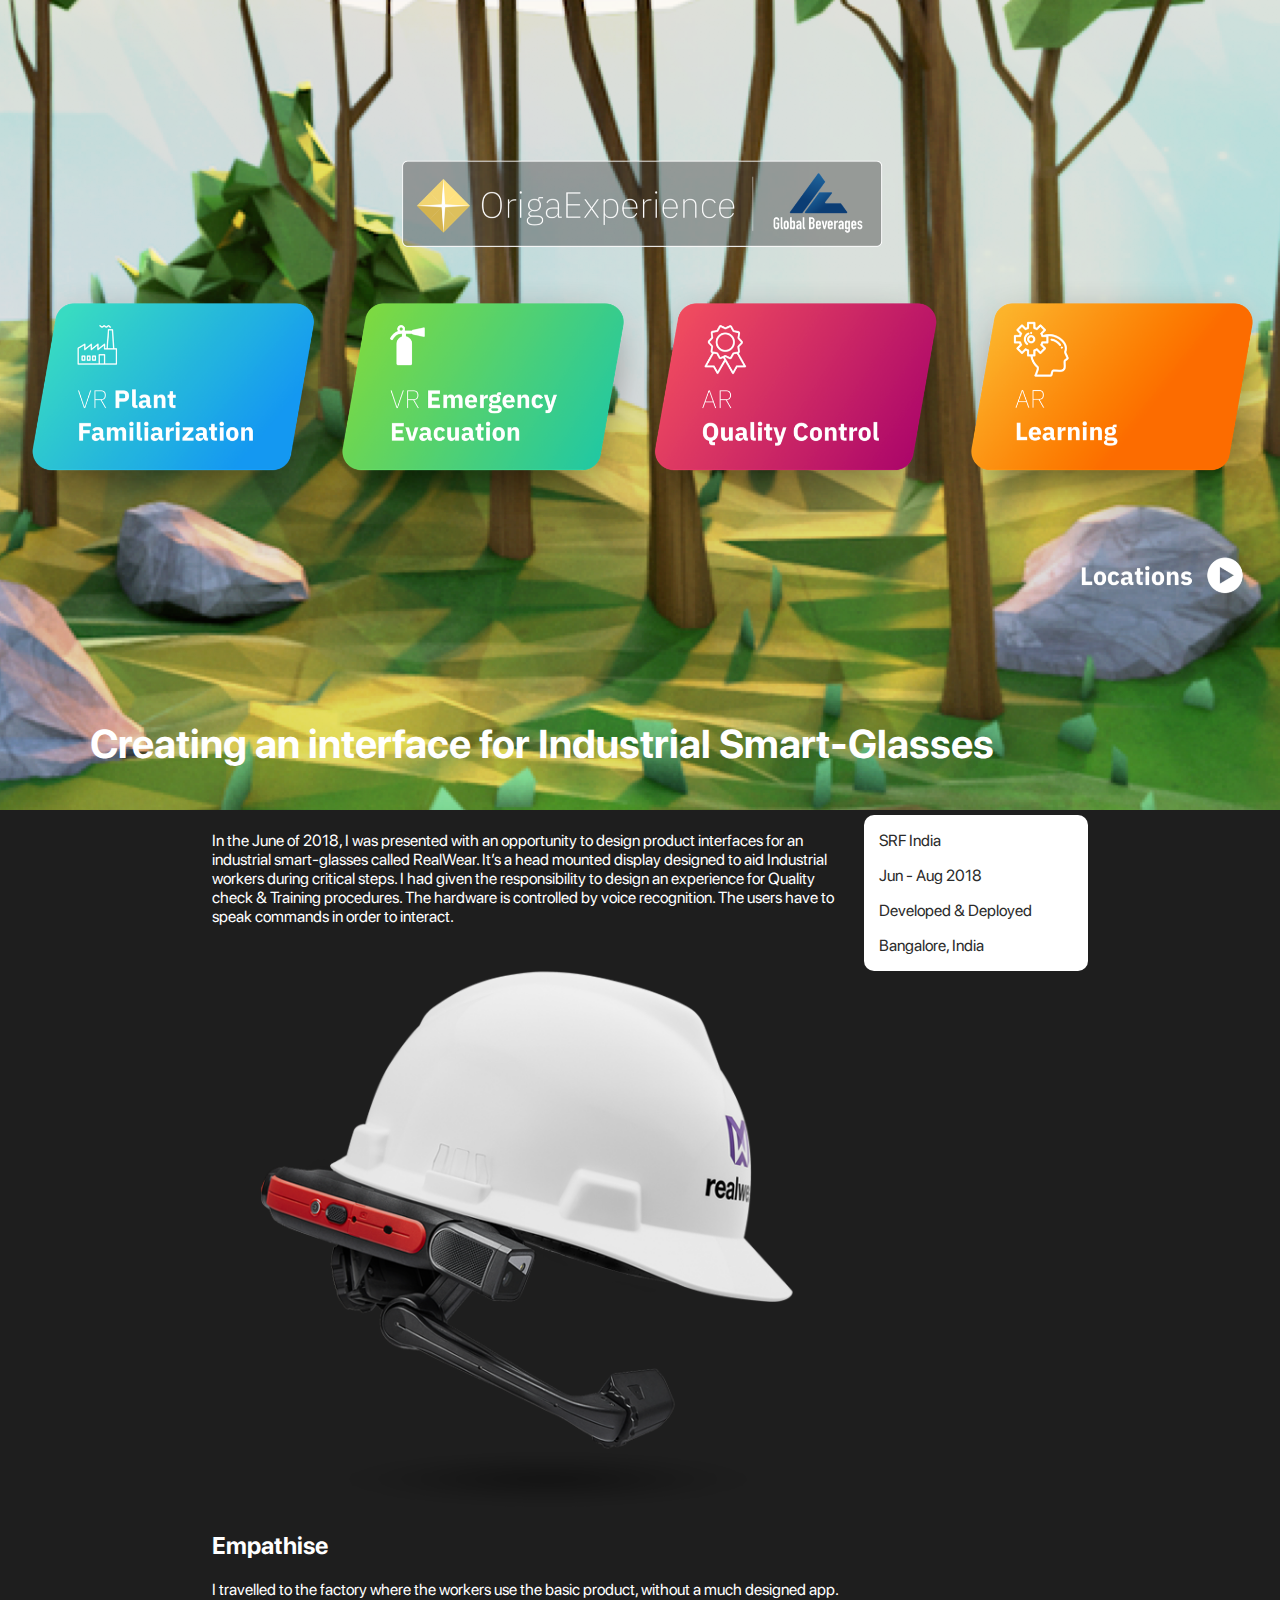
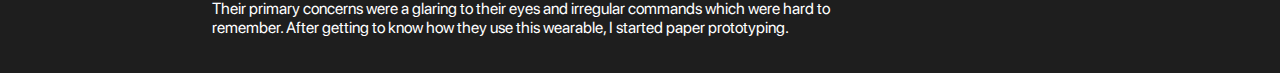
==== DetailPage.html @ 2b15f921 "More changes + addition of detailed Page" ====
<!DOCTYPE html>
<html lang="en">
    <head>
        <meta charset="UTF-8">
        <title>Creating an interface for Industrial Smart-Glasses</title>
        <link rel="stylesheet" href="styles.css">
        <link rel="stylesheet" href="detail.css">
    </head>
    <body>
        <header>
            <img id="hero" src="fullVR.png">
            <h1>Creating an interface for Industrial Smart-Glasses</h1>
        </header>

        <main>
            <section id="start-desc">
                <div class="content-wrap">
                    <div class="col-narrow">
                        <p>SRF India</p>
                        <p>Jun - Aug 2018</p>
                        <p>Developed & Deployed</p>
                        <p>Bangalore, India</p>
                    </div>
                    <div class="col-wide">
                        <p>In the June of 2018, I was presented with an opportunity to design product interfaces for an industrial smart-glasses called RealWear. It’s a head mounted display designed to aid Industrial workers during critical steps. I had given the responsibility to design an experience for Quality check & Training procedures. The hardware is controlled by voice recognition. The users have to speak commands in order to interact.</p>
                        <img src="HMT-1Z1-hardhat.png" width="100%"></img>
                        <h2>Empathise</h2>
                        <p>I travelled to the factory where the workers use the basic product, without a much designed app. Their primary concerns were a glaring to their eyes and irregular commands which were hard to remember. After getting to know how they use this wearable, I started paper prototyping.</p>
                    </div>
                </div>
            </section>
        </main>
    </body>
</html>
---- styles.css ----
/* Global Styles */
body {
    margin : 0;
    background: #1e1e1e;
}


/* Structure */
#first {
    overflow:hidden;
    height:4150px;
    position:relative;
}
#second {
    width:9000px;
    position:fixed;
    z-index:-1;
}
#second p {
    float:left;
}

#test {
  position:absolute;
  width: 100%;
  height: 1000px;
  /* margin-left:50%; */
  top:3000px;
  background:#6EDA9A;
  z-index:2;
}
.post { 
	width: 75vh; 
    padding: 30px 70px;
    margin-top: 170px;
    float: left;
    opacity: 0;
    animation: moveUp 0.5s forwards ease-in-out, fadeIn 1s forwards;
    /* animation: fadeIn 1s forwards; */
    animation-timing-function: ease-out;
    animation-delay: 1s;

	
}
.post img {
    width: 100%;
    border-radius: 8px;
}
.post h2 {
    font-family: lightFont, Arial, Helvetica, sans-serif;
    font-size: 24px;
    color: white;
    text-align: center;
}
.featured {
    color: rgba(255, 255, 255, 0.5);
    position: fixed;
    top:85%;;
    left: 38%;
    font-family: lightFont, Arial, Helvetica, sans-serif;
    letter-spacing: 10px;
    display: inline-block;
    

}
.featured p {
    opacity: 10%;
}
/* Typography */
@font-face {
	font-family: headingFont;
	src: url(SF-Pro-Display-Bold.otf);
 }
 
 @font-face {
	font-family: lightFont;
	src: url(SF-Pro-Display-Light.otf);
 }

 @font-face {
	font-family: regularFont;
	src: url(SF-Pro-Display-Regular.otf);
 }

 @font-face {
	font-family: mediumFont;
	src: url(SF-Pro-Display-Medium.otf);
 }

.heading h1 {
    margin: 0px 50px;
    font-family: headingFont, Arial, Helvetica, sans-serif;
    font-size: 40px;
    color: white;
    opacity: 0;
    animation: fadeIn 1s forwards;
    animation-timing-function: ease-in-out;
}

h1 {
    font-family: headingFont, Arial, Helvetica, sans-serif;
    font-size: 40px;
    color: white;
}
.heading {
    margin-top: 30px;
    position: fixed;
}
.content-wrap {
    width: 70%;
    margin: 0 auto;
    margin-top: 50px;
}
#test h2 {
    font-family: headingFont, Arial, Helvetica, sans-serif;
    font-size: 40px;
}
#test p {
    font-family: regularFont, Arial, Helvetica, sans-serif;
    margin-bottom: 75px;
}

/* Animations */

/* Fade IN */
@-webkit-keyframes fadeIn {
    from {opacity: 0;}
    to {opacity: 1;}
  }
  
@keyframes fadeIn {
    from {opacity: 0;}
    to {opacity: 1;}
  }

/* Move Up */
@-webkit-keyframes moveUp {
    from {margin-top: 220px;}
    to {margin-top: 170px;}
  }
  
@keyframes moveUp {
    from {margin-top: 220px;}
    to {margin-top: 170px;}
  }

.begin {
    position: fixed;
    color: #1e1e1e;
}
h1 + .post {
    margin-left: 35vh;
  }
.profile-img {
    width: 200px;
    float: right;
    border-radius: 100%;
    border: 4px solid white;
    margin-left: 30px;
}
#test h2 {
    margin-bottom: 0;
    /* padding-top: 20px; */
    /* color: white; */
    text-decoration: overline;

}
#test p {
    font-size: 18px;
    font-family: mediumFont, Arial, Helvetica, sans-serif;
}

/* Grid */
.row {
    display: flex;
    flex-wrap: wrap;
    padding: 0 4px;
  }
  
  /* Create four equal columns that sits next to each other */
  .column {
    flex: 24%;
    max-width: 25%;
    padding: 0 4px;
  }
  .column img {
    margin-bottom: 25px;
    margin-top: 25px;
    vertical-align: middle;
    border-radius: 5px;
    /* box-shadow: 0 4px 8px 0 rgba(0, 0, 0, 0.2), 0 6px 20px 0 rgba(0, 0, 0, 0.19); */
  }
 #grid {
    /* background: linear-gradient(45deg,rgba(30, 56, 40, 1),
    rgba(75, 161, 110, 0.9)); */

    background: white; 
  }

  #grid h2 {
      padding-top: 50px;
  }
#contact {
    background: #6EDA9A;
}
.contact-info a {
    padding: 10px;
    display: inline-block;
}
.contact-info i {
    font-size: 30px;
    color: black;
}
footer {
    text-align: center;
}
#contact p {
    padding-bottom: 30px;
}
---- detail.css ----
p {
    color: white;
    font-family: regularFont;
}

#hero {
    width: 100%;
    position: absolute;
    z-index: -1;
    top: 0;
}
header h1 {
margin-top:80vh;
margin-left:10vh
}

header img {
    height: 90vh;
    object-fit: cover;
}

@media (min-width: 800px) {
    .col-wide {
        width: 70%;
        float: left;
        padding-left: 20px;
    }

    .col-narrow {
        width: 25%;
        float: right;
    }
}

.col-narrow {
    background-color: white;
    border-radius: 10px;
}
.col-narrow p {
    /* padding-bottom: 0; */
    /* font-family: lightFont; */
    color: #2b2b2b;
    padding-left: 15px;
    padding-right: 15px;
}

.content-wrap {
    max-width: 950px;
    margin: 0 auto;
    padding: 20px;
    overflow: auto;
}

@font-face {
	font-family: headingFont;
	src: url(SF-Pro-Display-Bold.otf);
 }
 
 @font-face {
	font-family: lightFont;
	src: url(SF-Pro-Display-Light.otf);
 }

 @font-face {
	font-family: regularFont;
	src: url(SF-Pro-Display-Regular.otf);
 }

 @font-face {
	font-family: mediumFont;
	src: url(SF-Pro-Display-Medium.otf);
 }

 h2{
     font-family: headingFont, Arial, Helvetica, sans-serif;
     color: #FFF;
 }
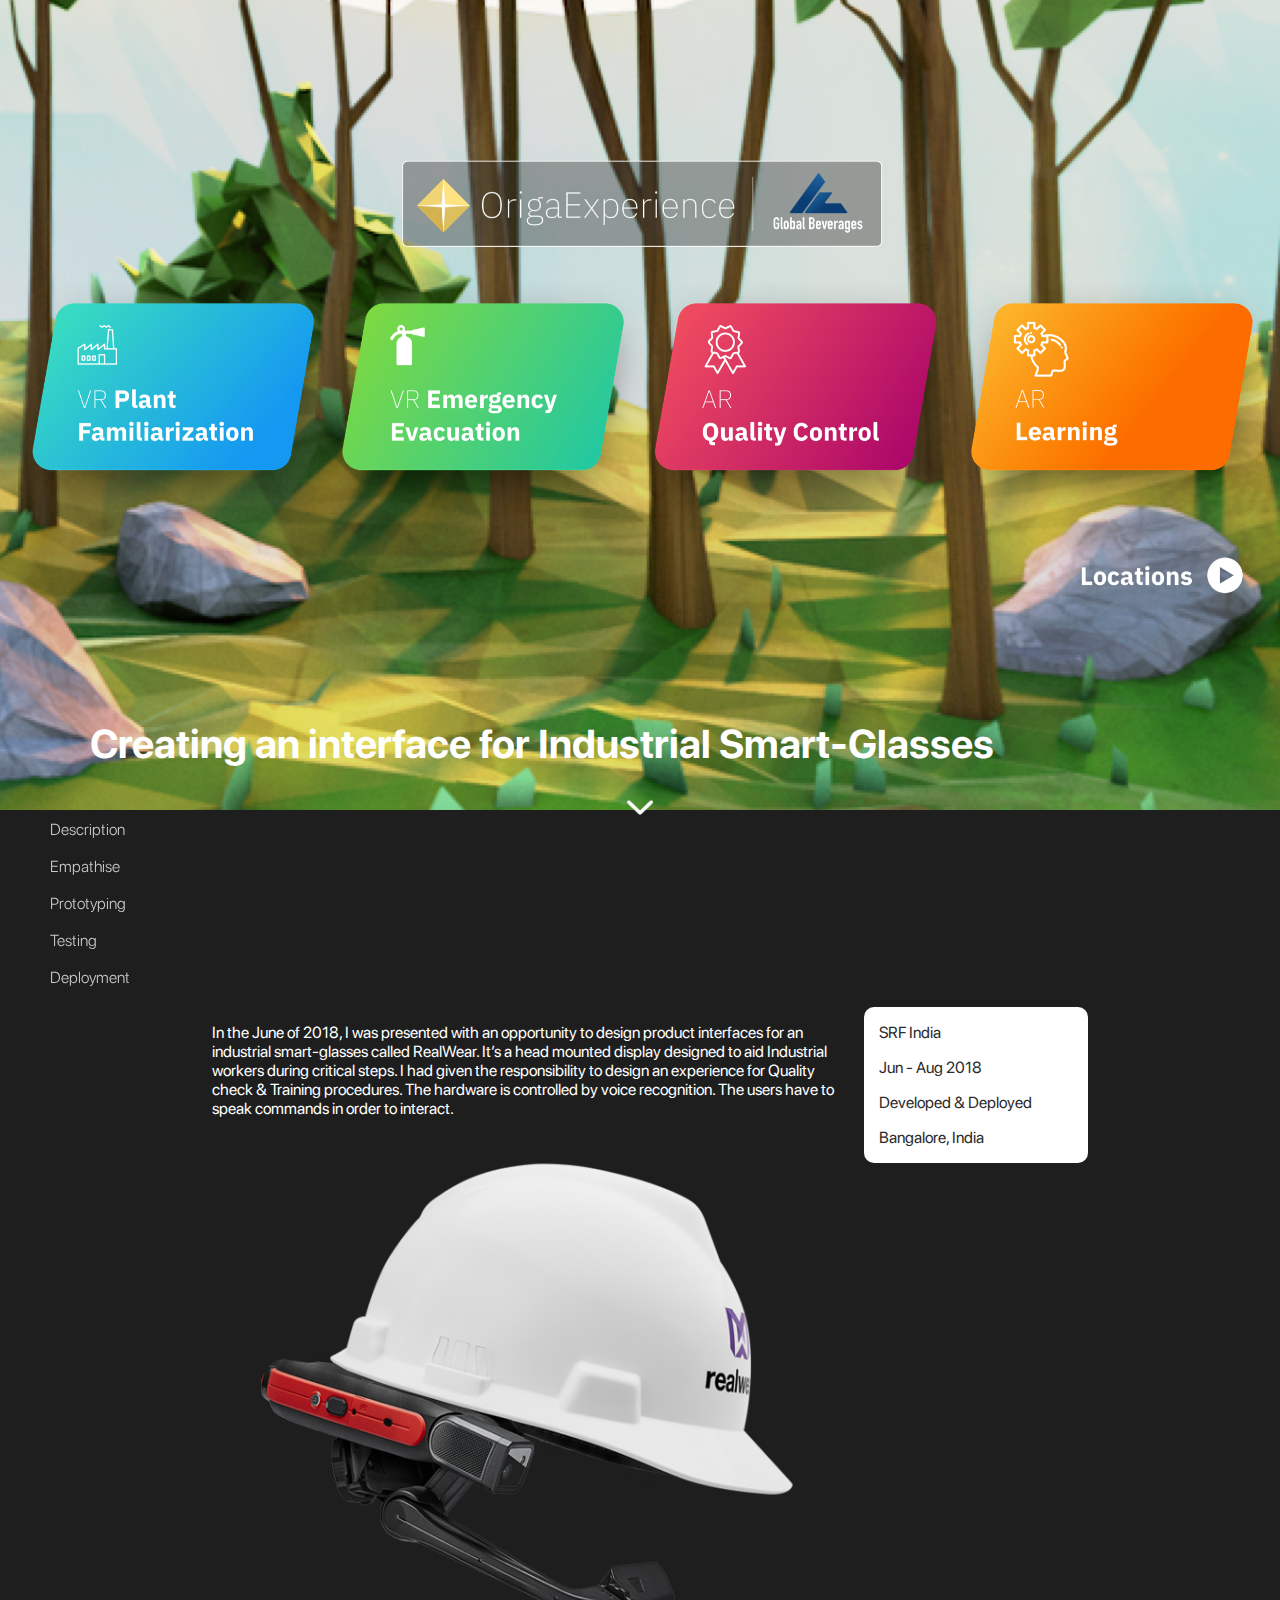
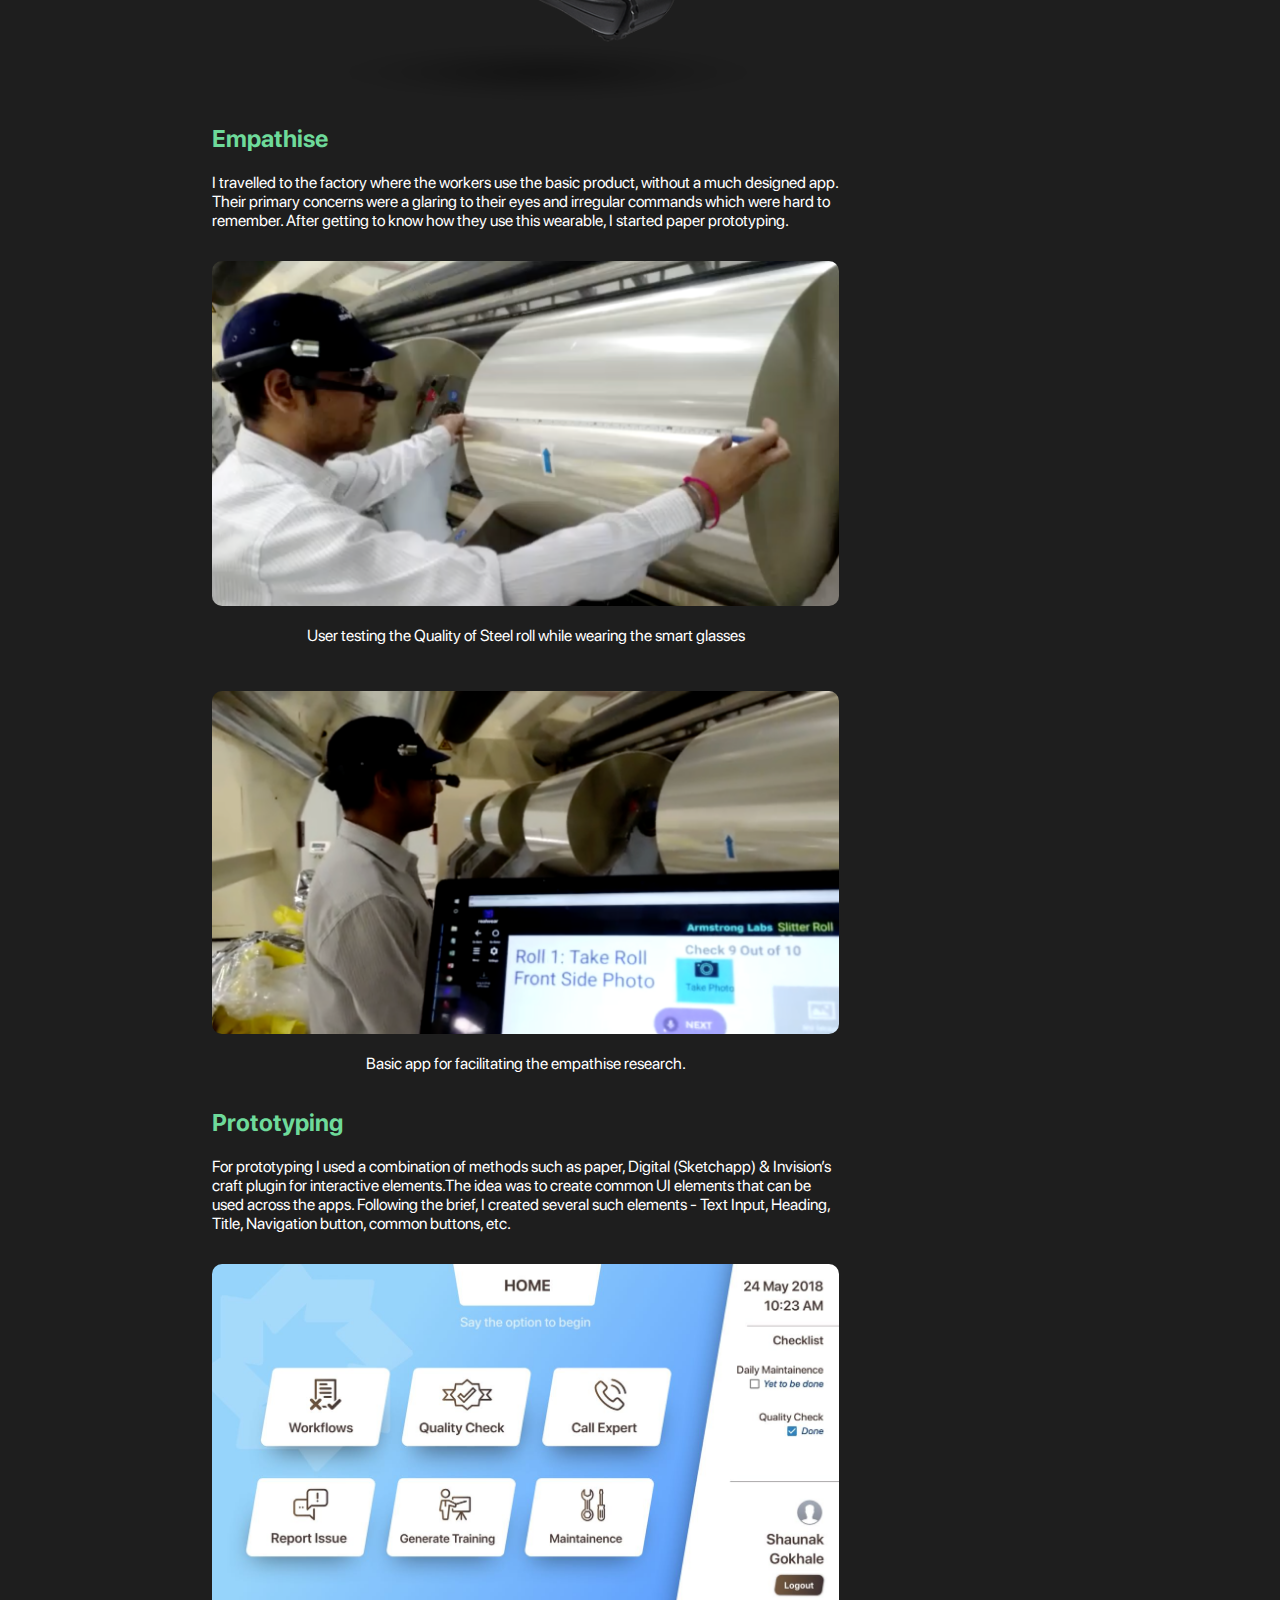
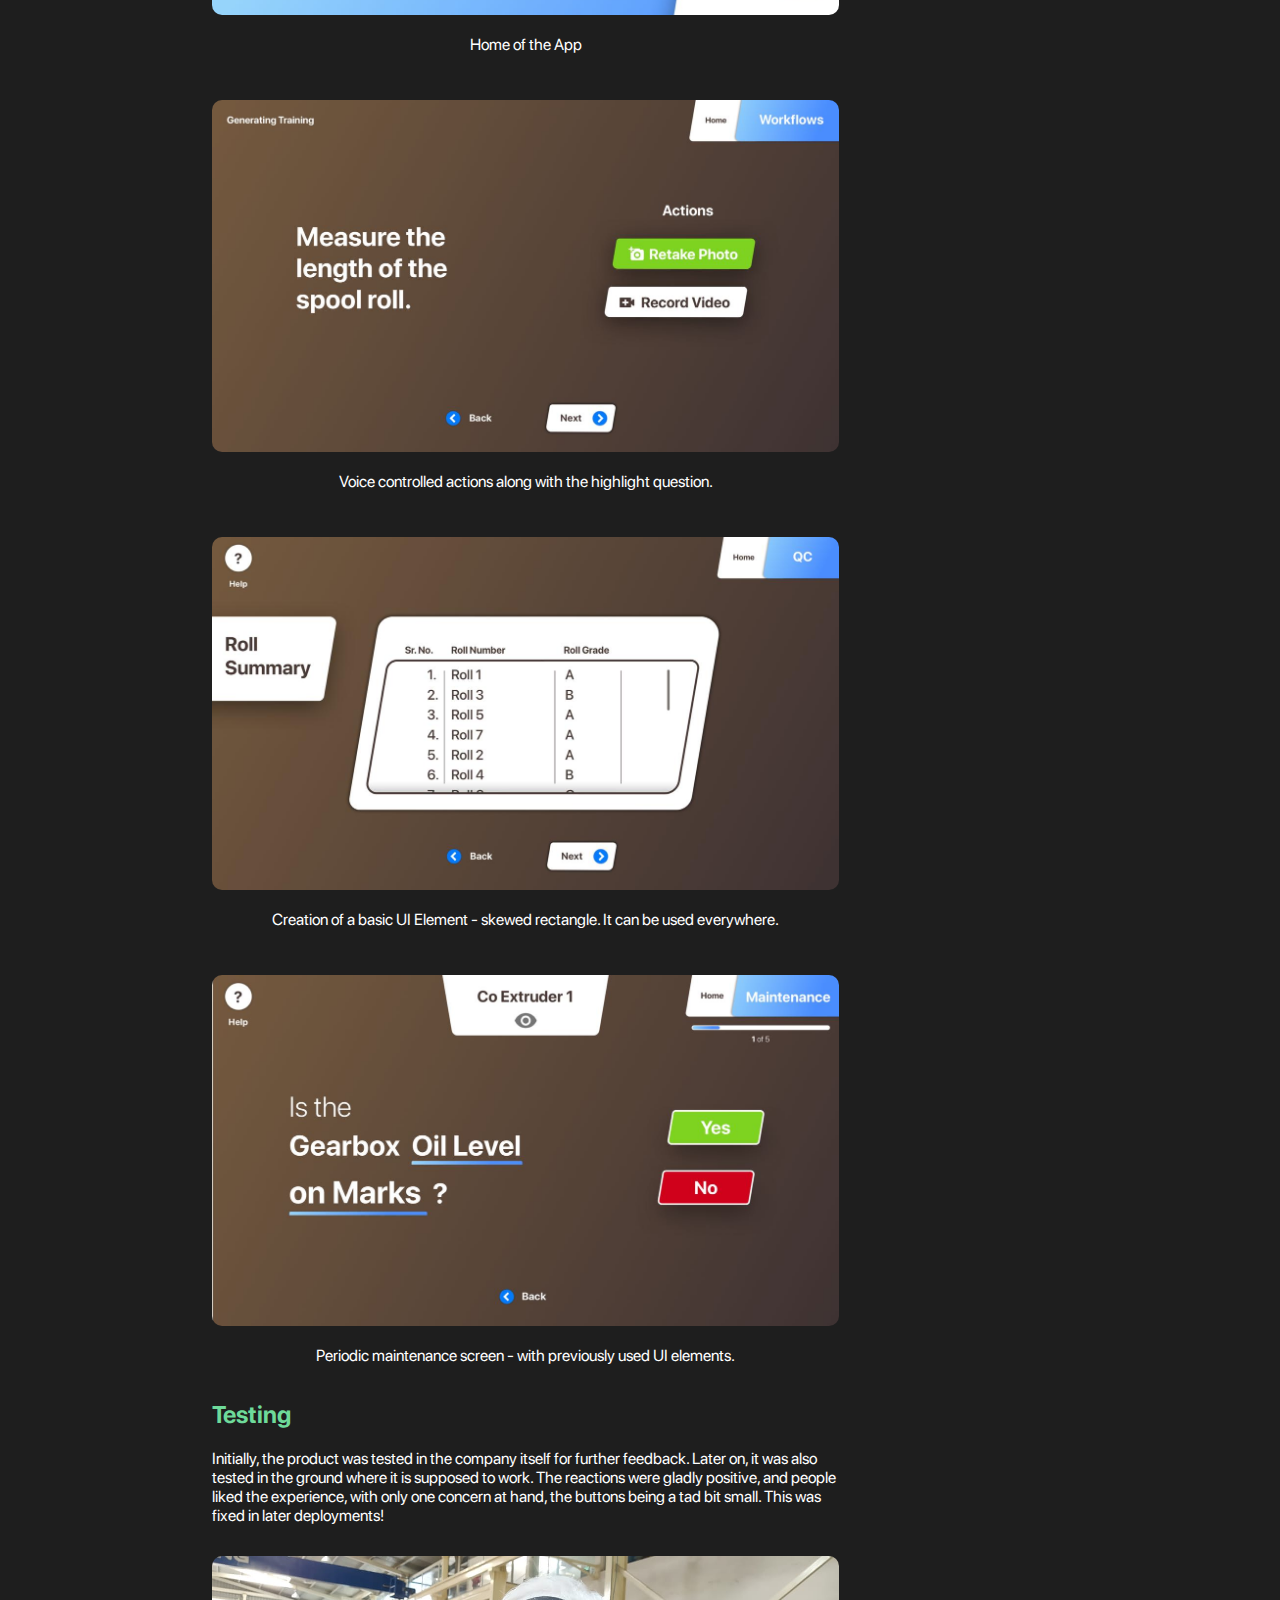
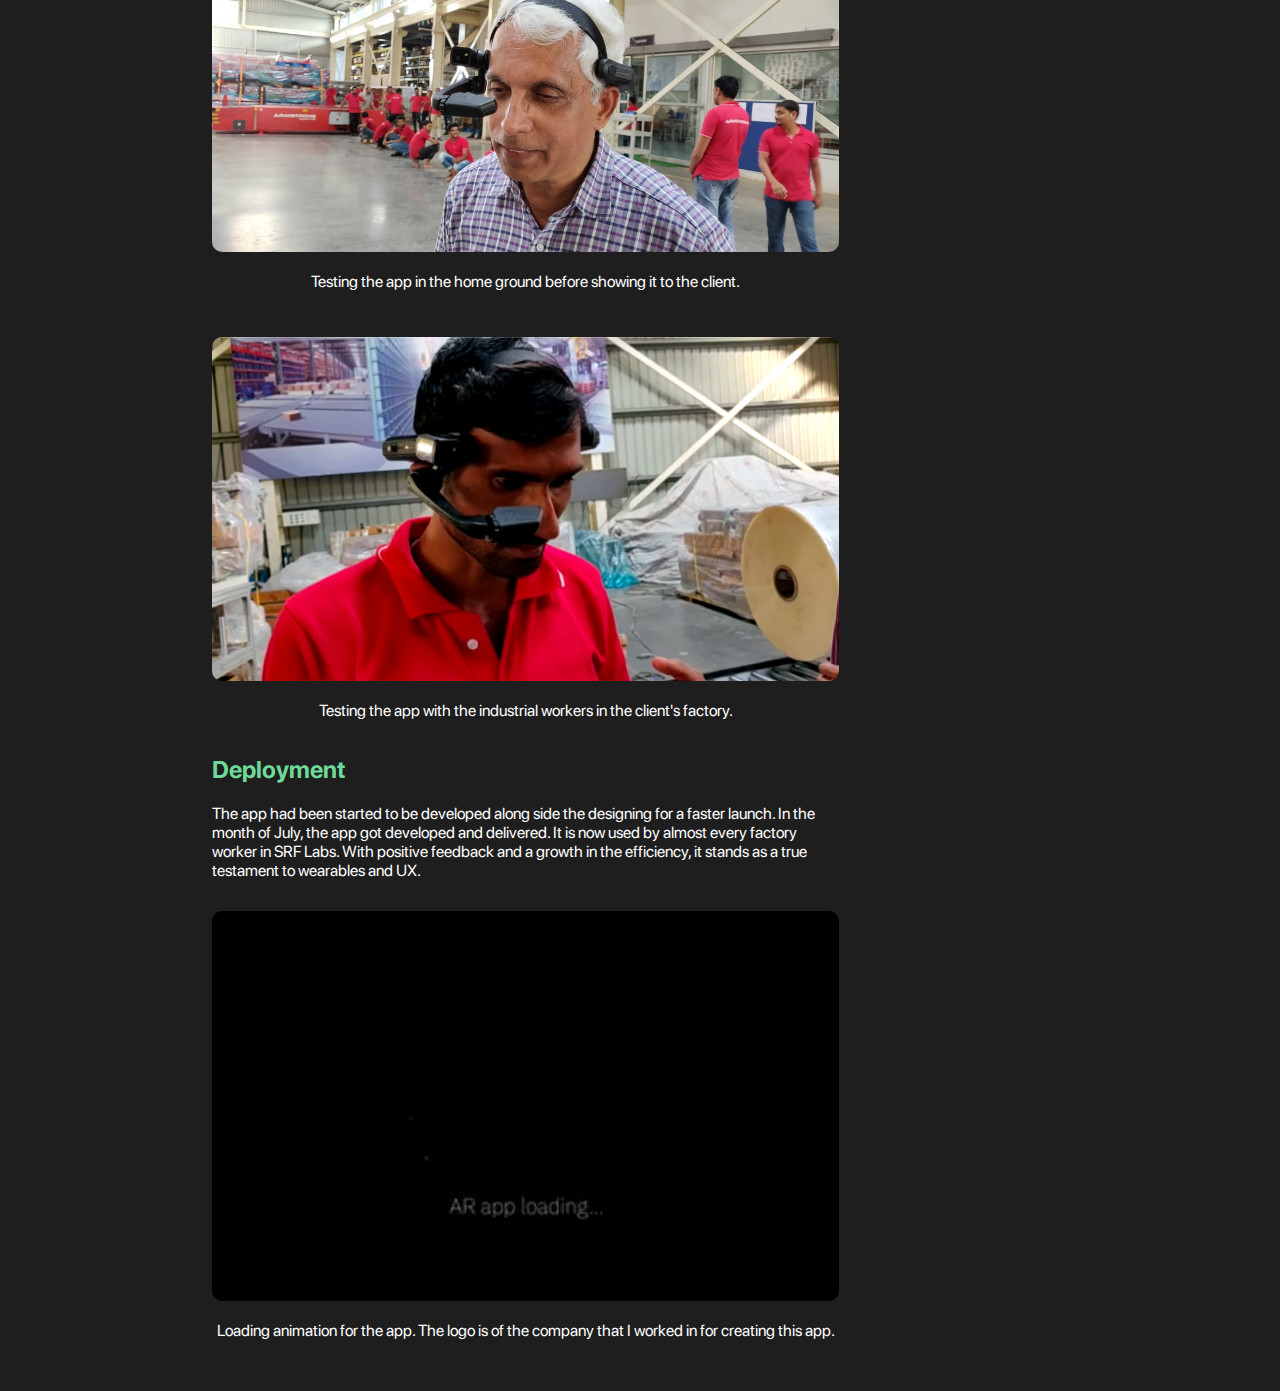
==== commit adb645e1: "Content + Sticky Sidebar" ====
--- a/DetailPage.html
+++ b/DetailPage.html
@@ -5,14 +5,46 @@
         <title>Creating an interface for Industrial Smart-Glasses</title>
         <link rel="stylesheet" href="styles.css">
         <link rel="stylesheet" href="detail.css">
+        <!--Following Script is for smooth transition of hyperlinks. Taken from 
+        https://www.w3schools.com/jquery/tryit.asp?filename=tryjquery_eff_animate_smoothscroll-->
+
+        <script src="https://ajax.googleapis.com/ajax/libs/jquery/3.3.1/jquery.min.js"></script>
+        <script>
+        $(document).ready(function(){
+
+          $("a").on('click', function(event) {
+            if (this.hash !== "") {
+
+              event.preventDefault();
+        
+
+              var hash = this.hash;
+
+              $('html, body').animate({
+                scrollTop: $(hash).offset().top
+              }, 600, function(){
+
+                window.location.hash = hash;
+              });
+            } 
+          });
+        });
+        </script>
     </head>
     <body>
         <header>
             <img id="hero" src="fullVR.png">
             <h1>Creating an interface for Industrial Smart-Glasses</h1>
         </header>
-
+        <a href="#start-desc"><img id="down" src="arrowDown.png"></a>
         <main>
+            <div class="persNav">
+                <a href="#start-desc">Description</a></br>
+                </br><a href="#empathise">Empathise</a></br>
+                </br> <a href="#prototyping">Prototyping</a></br>
+                </br><a href="#testing">Testing</a></br>
+                </br><a href="#deployment">Deployment</a></br>
+            </div>
             <section id="start-desc">
                 <div class="content-wrap">
                     <div class="col-narrow">
@@ -24,8 +56,40 @@
                     <div class="col-wide">
                         <p>In the June of 2018, I was presented with an opportunity to design product interfaces for an industrial smart-glasses called RealWear. It’s a head mounted display designed to aid Industrial workers during critical steps. I had given the responsibility to design an experience for Quality check & Training procedures. The hardware is controlled by voice recognition. The users have to speak commands in order to interact.</p>
                         <img src="HMT-1Z1-hardhat.png" width="100%"></img>
-                        <h2>Empathise</h2>
-                        <p>I travelled to the factory where the workers use the basic product, without a much designed app. Their primary concerns were a glaring to their eyes and irregular commands which were hard to remember. After getting to know how they use this wearable, I started paper prototyping.</p>
+                        <section id="empathise">
+                            <h2>Empathise</h2>
+                            <p>I travelled to the factory where the workers use the basic product, without a much designed app. Their primary concerns were a glaring to their eyes and irregular commands which were hard to remember. After getting to know how they use this wearable, I started paper prototyping.</p>
+                            <img class="gal-img" src="empathise1.png">
+                            <p class="gal-text">User testing the Quality of Steel roll while wearing the smart glasses</p>
+                            <img class="gal-img" src="empathise2.png">
+                            <p class="gal-text">Basic app for facilitating the empathise research.</p>
+                        </section>
+                        <section id="prototyping">
+                            <h2>Prototyping</h2>
+                            <p>For prototyping I used a combination of methods such as paper, Digital (Sketchapp) & Invision’s craft plugin for interactive elements.The idea was to create common UI elements that can be used across the apps. Following the brief, I created several such elements - Text Input, Heading, Title, Navigation button, common buttons, etc.</p>
+                            <img class="gal-img" src="proto1.jpg">
+                            <p class="gal-text">Home of the App</p>
+                            <img class="gal-img" src="proto2.jpg">
+                            <p class="gal-text">Voice controlled actions along with the highlight question.</p>
+                            <img class="gal-img" src="proto3.jpg">
+                            <p class="gal-text">Creation of a basic UI Element - skewed rectangle. It can be used everywhere.</p>
+                            <img class="gal-img" src="proto4.jpg">
+                            <p class="gal-text">Periodic maintenance screen - with previously used UI elements.</p>
+                        </section>
+                        <section id="testing">
+                            <h2>Testing</h2>
+                            <p>Initially, the product was tested in the company itself for further feedback. Later on, it was also tested in the ground where it is supposed to work. The reactions were gladly positive, and people liked the experience, with only one concern at hand, the buttons being a tad bit small. This was fixed in later deployments!</p>
+                            <img class="gal-img" src="test1.jpg">
+                            <p class="gal-text">Testing the app in the home ground before showing it to the client.</p>
+                            <img class="gal-img" src="test2.png">
+                            <p class="gal-text">Testing the app with the industrial workers in the client's factory.</p>
+                        </section>
+                        <section id="deployment">
+                            <h2>Deployment</h2>
+                            <p>The app had been started to be developed along side the designing for a faster launch. In the month of July, the app got developed and delivered. It is now used by almost every factory worker in SRF Labs. With positive feedback and a growth in the efficiency, it stands as a true testament to wearables and UX.</p>
+                            <img class="gal-img" src="gifOriga.gif">
+                            <p class="gal-text">Loading animation for the app. The logo is of the company that I worked in for creating this app.</p>
+                        </section>
                     </div>
                 </div>
             </section>
--- a/detail.css
+++ b/detail.css
@@ -17,6 +17,12 @@
 header img {
     height: 90vh;
     object-fit: cover;
+}
+
+#down {
+    display: block;
+    margin: 0 auto;
+    width: 2%;
 }
 
 @media (min-width: 800px) {
@@ -73,5 +79,37 @@
 
  h2{
      font-family: headingFont, Arial, Helvetica, sans-serif;
-     color: #FFF;
- }+     color: #6EDA9A;
+ }
+
+ .gal-img {
+     width: 100%;
+     border-radius: 10px;
+     margin-top: 15px;
+     margin-bottom: 0;
+ }
+ .gal-text {
+    text-align: center;
+    padding-bottom: 15px;
+ }
+
+ .persNav {
+    position: -webkit-sticky;
+    position: sticky;
+    top: 50px;
+    padding-left: 50px;
+ }
+
+
+
+ a {
+     font-family: lightFont, Arial, Helvetica, sans-serif;
+     color: rgb(199, 199, 199);
+     text-decoration: none;
+ }
+
+ a:hover {
+     font-family: headingFont,Arial, Helvetica, sans-serif;
+     color: white;
+ }
+
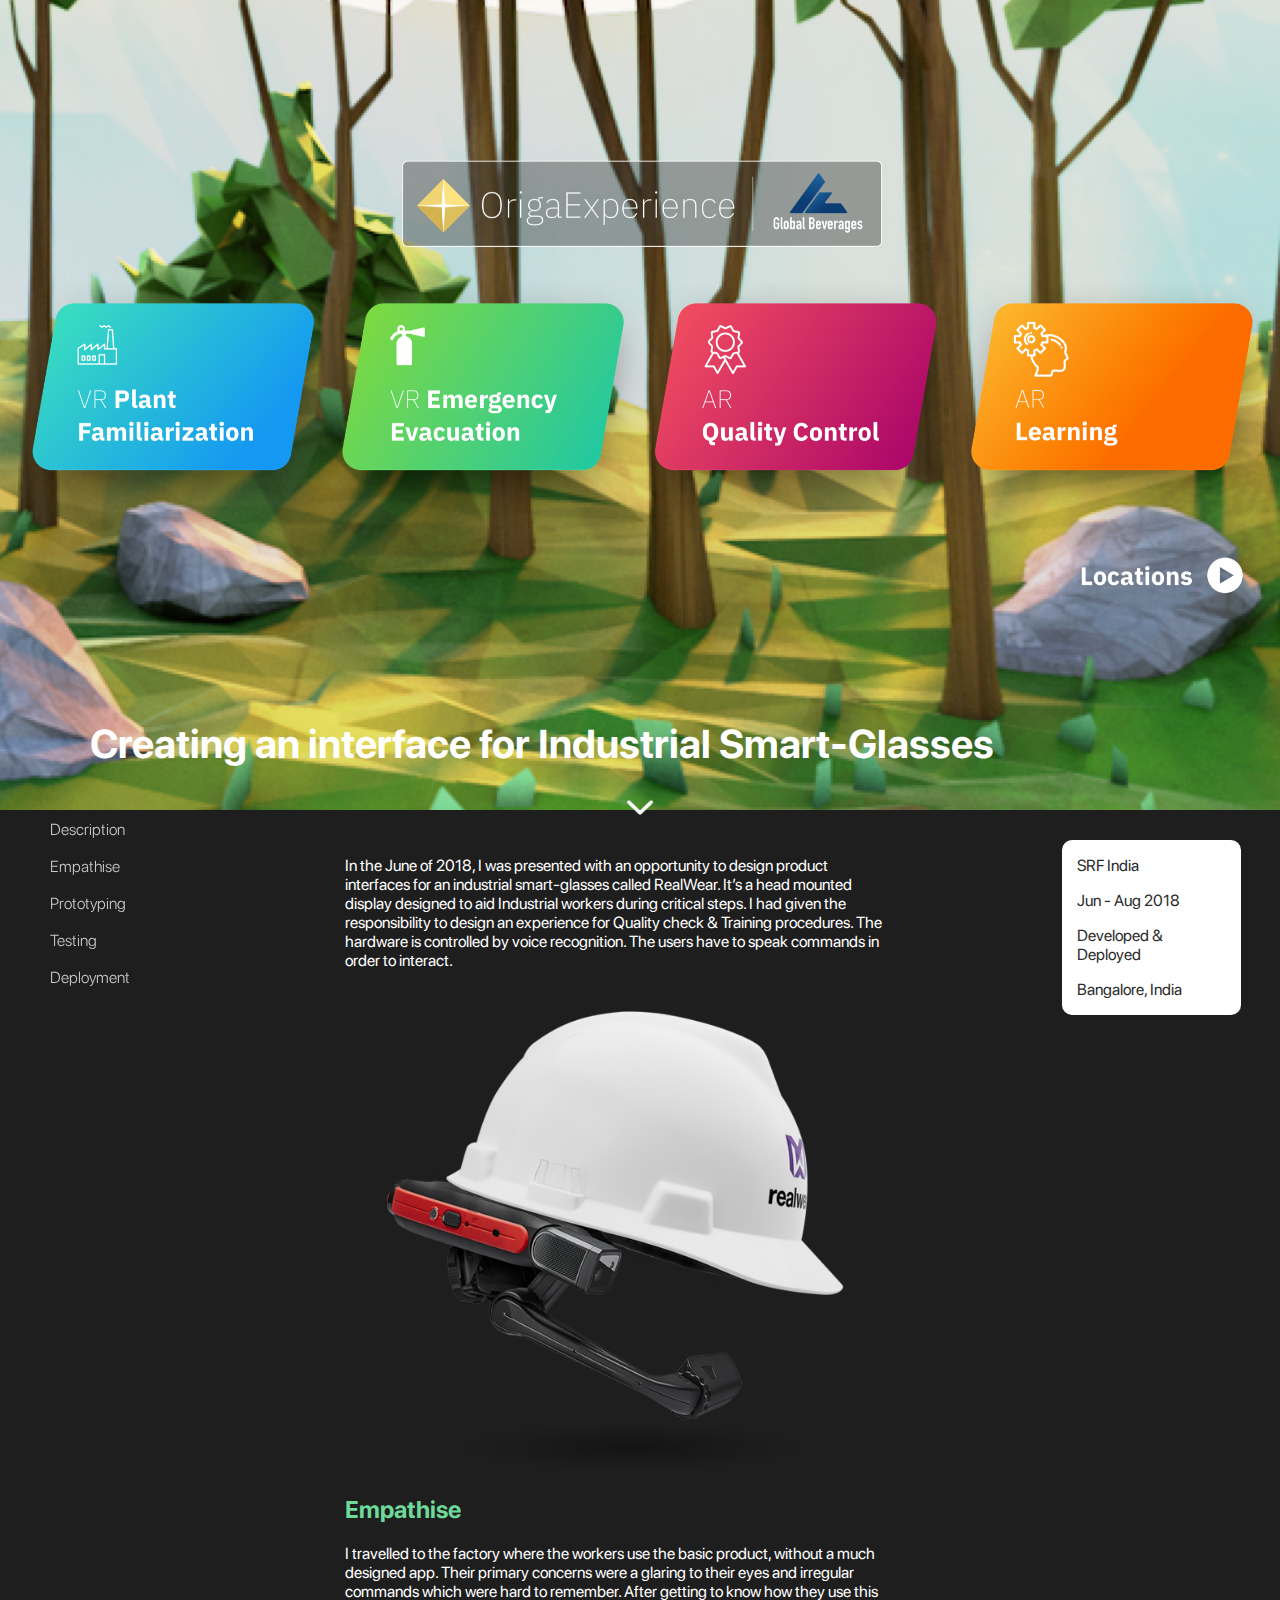
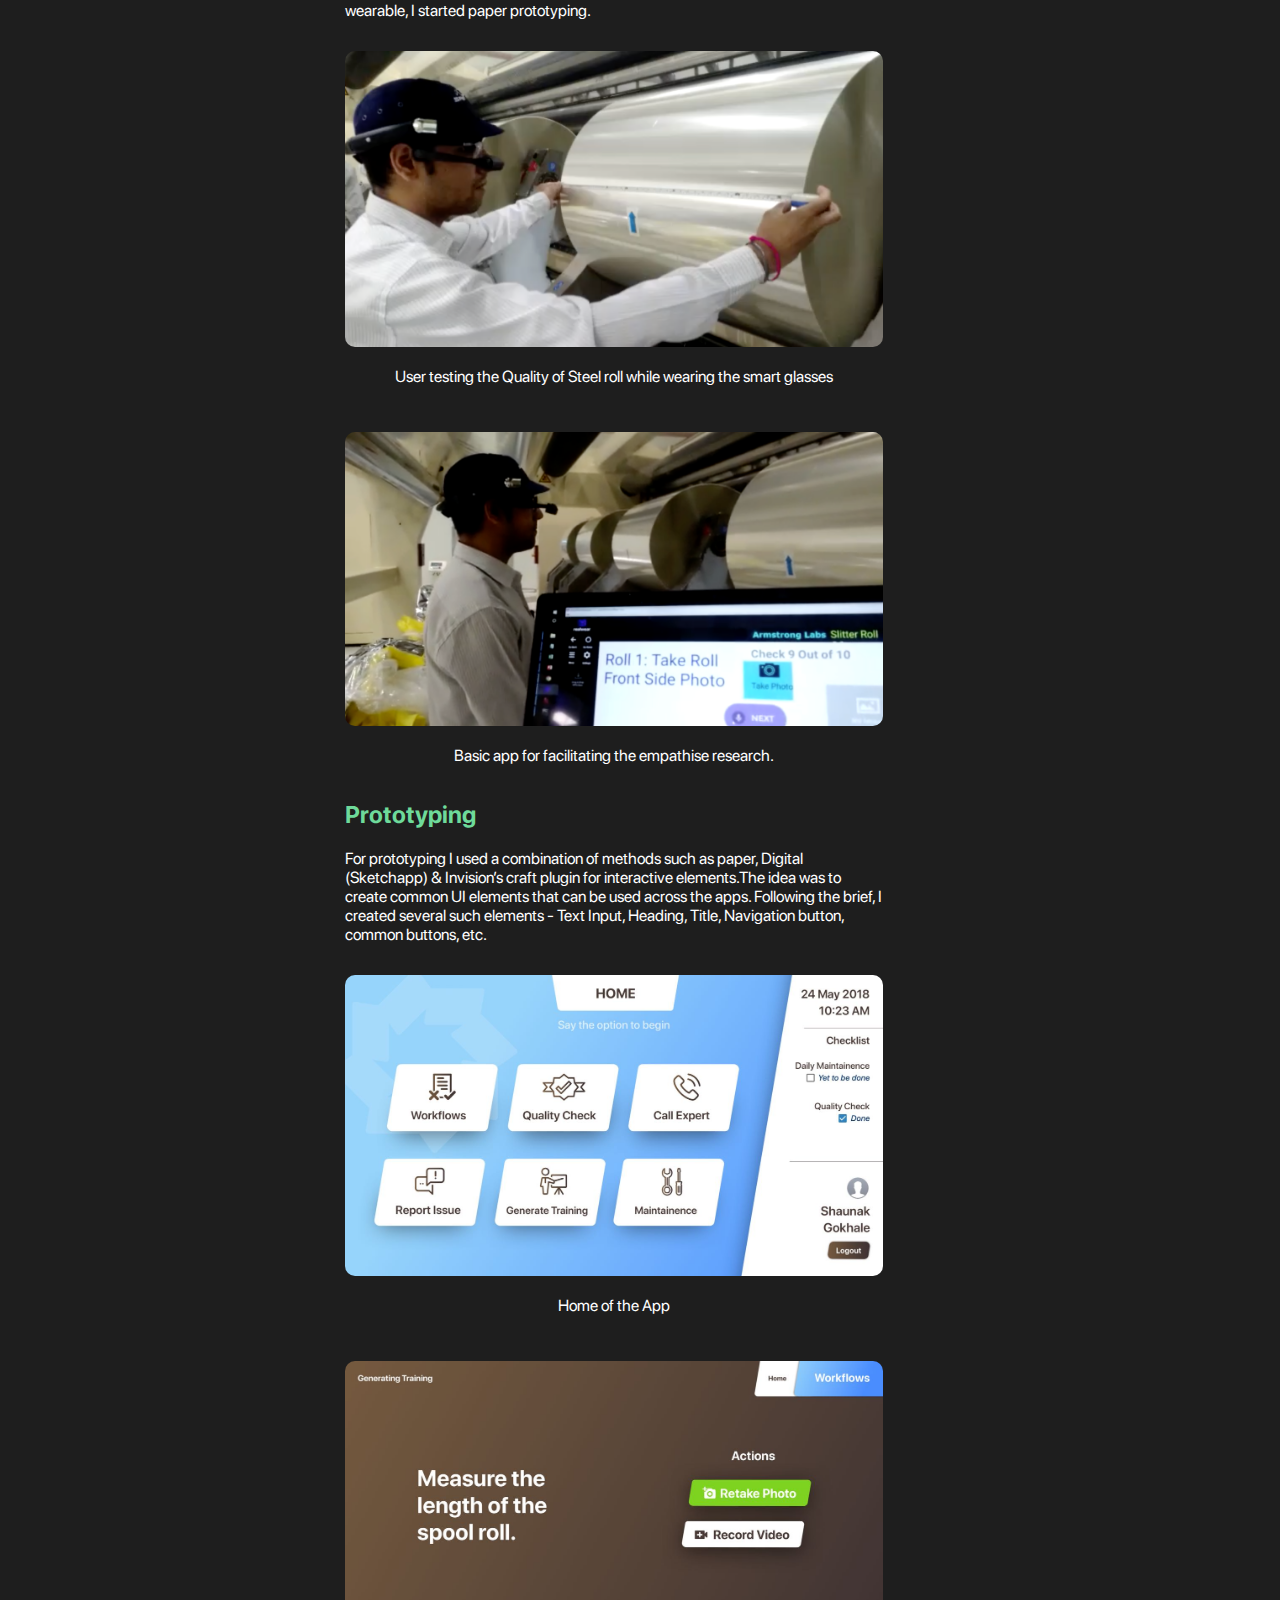
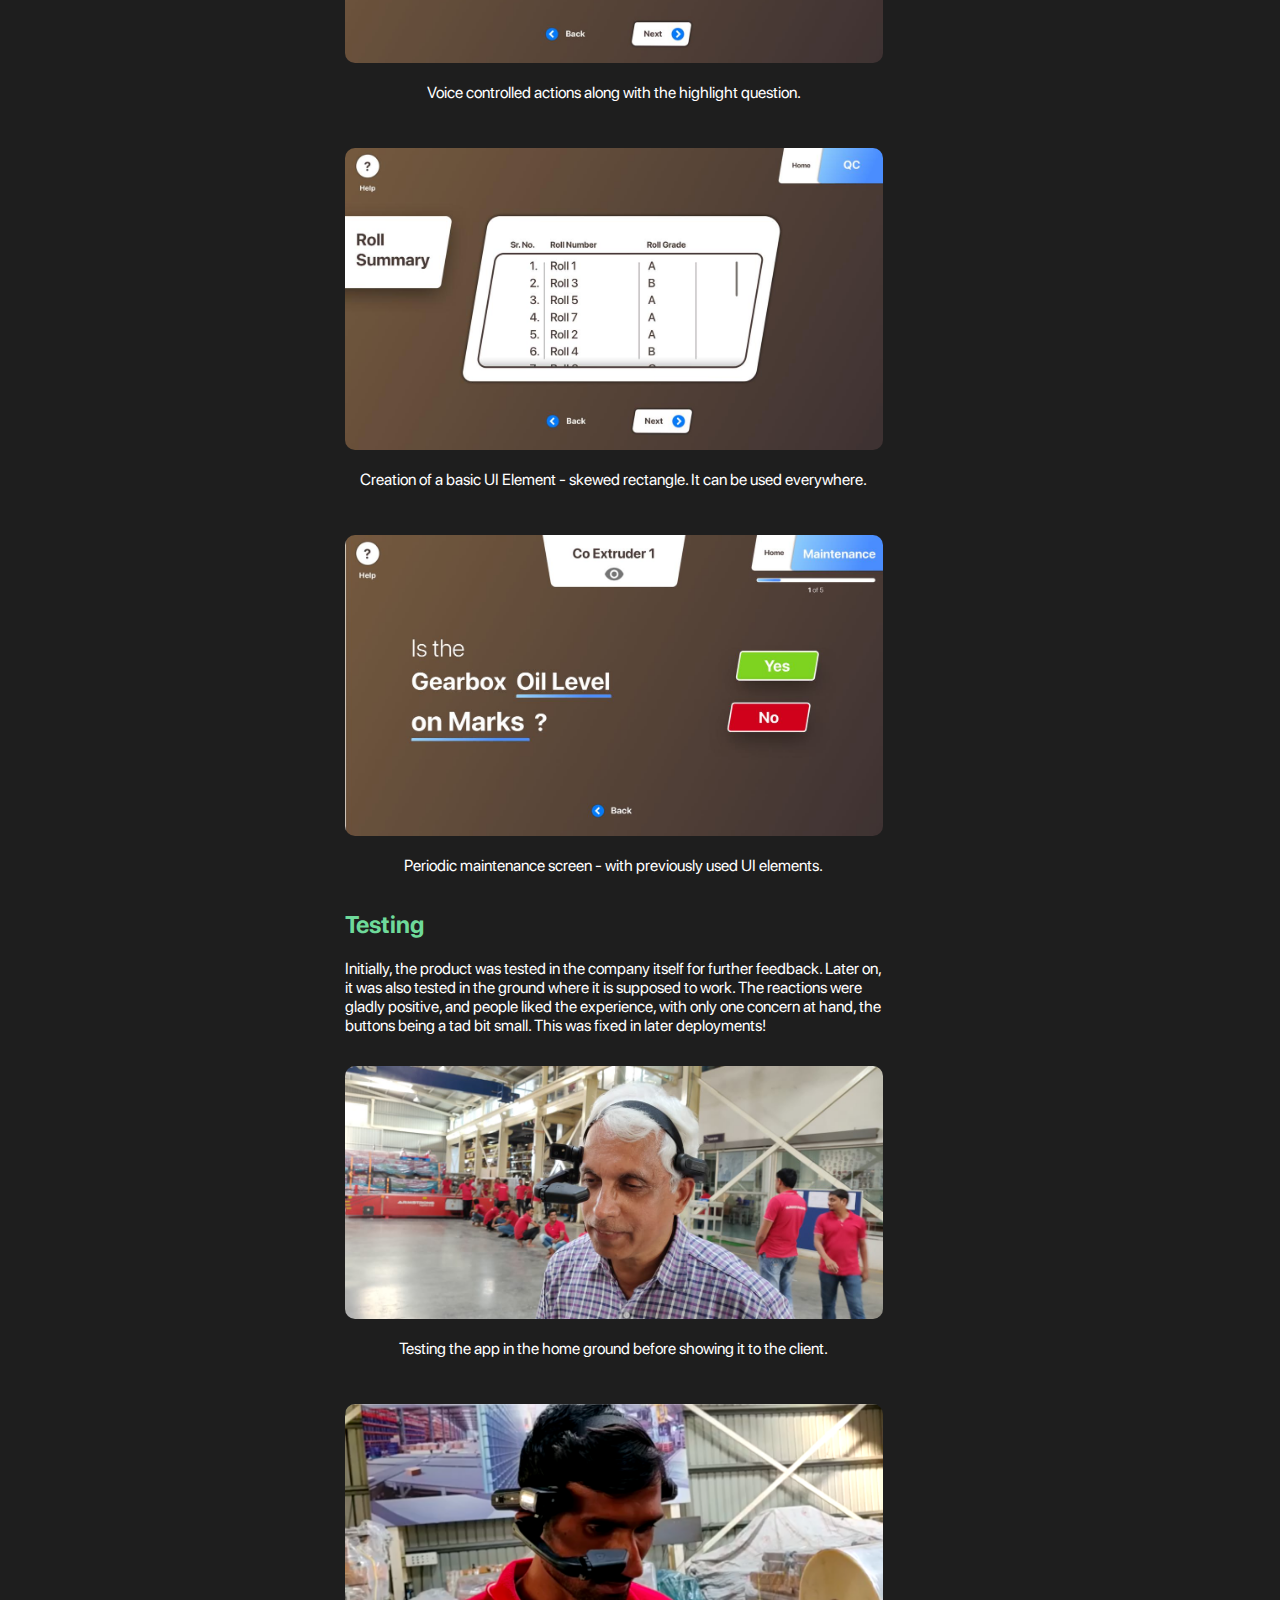
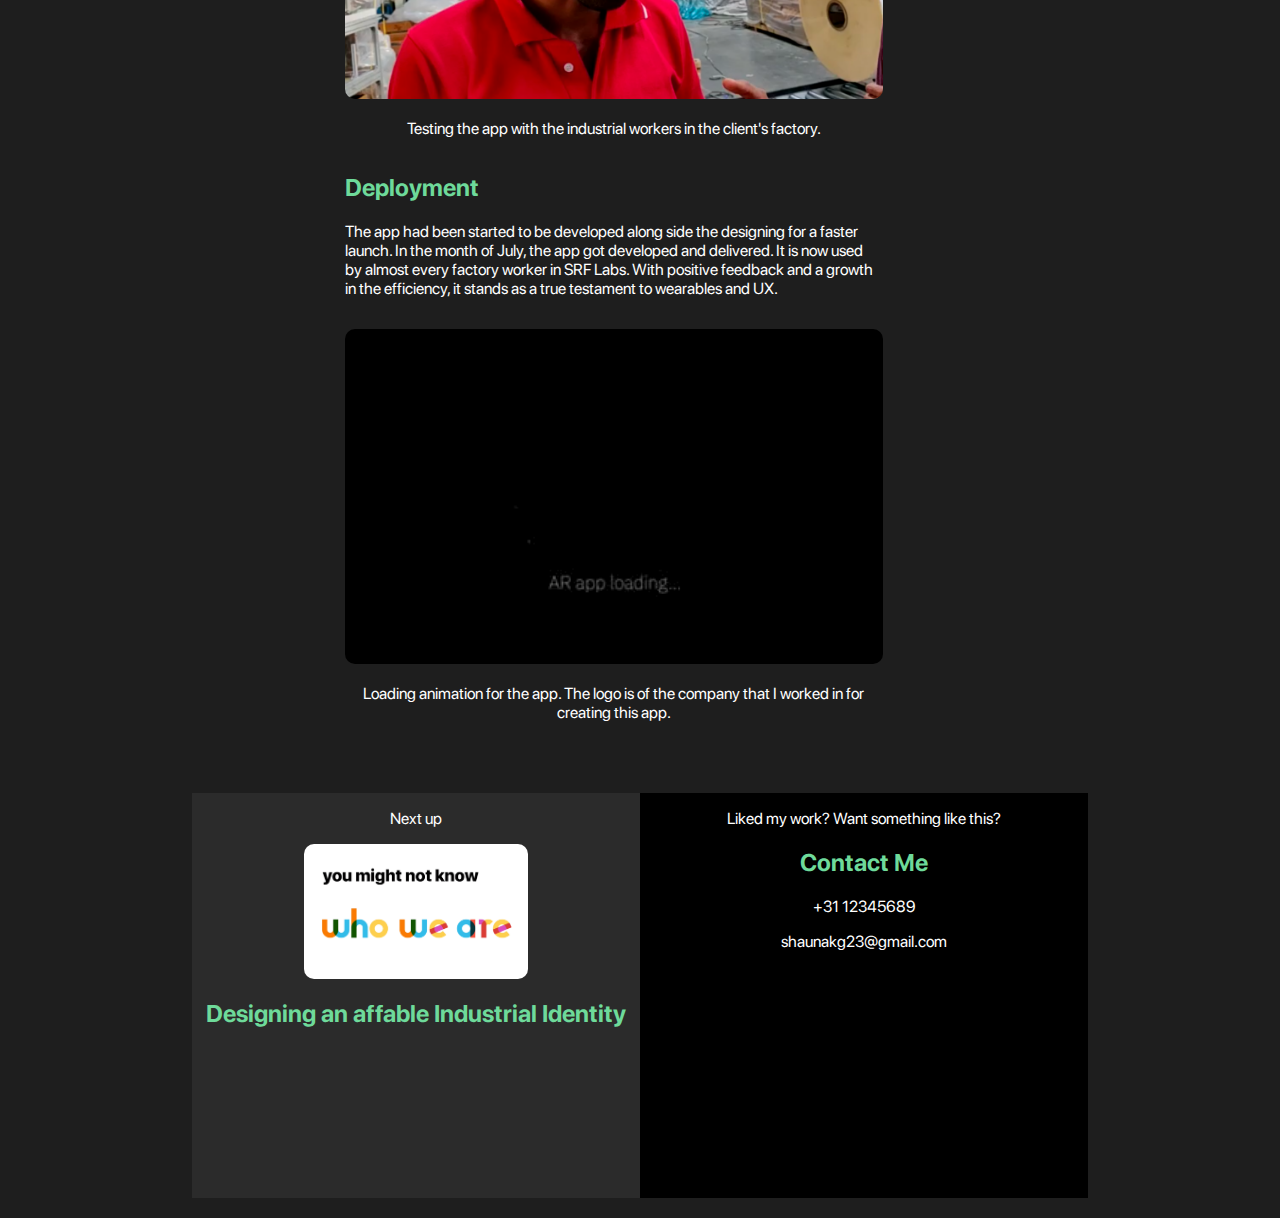
==== commit 727f0b06: "Added footer+" ====
--- a/DetailPage.html
+++ b/DetailPage.html
@@ -38,7 +38,7 @@
         </header>
         <a href="#start-desc"><img id="down" src="arrowDown.png"></a>
         <main>
-            <div class="persNav">
+            <div class="col-nav">
                 <a href="#start-desc">Description</a></br>
                 </br><a href="#empathise">Empathise</a></br>
                 </br> <a href="#prototyping">Prototyping</a></br>
@@ -47,12 +47,14 @@
             </div>
             <section id="start-desc">
                 <div class="content-wrap">
-                    <div class="col-narrow">
-                        <p>SRF India</p>
-                        <p>Jun - Aug 2018</p>
-                        <p>Developed & Deployed</p>
-                        <p>Bangalore, India</p>
-                    </div>
+                    <aside>
+                        <div class="col-narrow">
+                            <p>SRF India</p>
+                            <p>Jun - Aug 2018</p>
+                            <p>Developed & Deployed</p>
+                            <p>Bangalore, India</p>
+                        </div>
+                    </aside>
                     <div class="col-wide">
                         <p>In the June of 2018, I was presented with an opportunity to design product interfaces for an industrial smart-glasses called RealWear. It’s a head mounted display designed to aid Industrial workers during critical steps. I had given the responsibility to design an experience for Quality check & Training procedures. The hardware is controlled by voice recognition. The users have to speak commands in order to interact.</p>
                         <img src="HMT-1Z1-hardhat.png" width="100%"></img>
@@ -94,5 +96,20 @@
                 </div>
             </section>
         </main>
+        <section class="further">
+            <div class="content-wrap">
+            <div class="col-left">
+                <p>Next up</p>
+                <img src="armstrong.png">
+                <h2>Designing an affable Industrial Identity</h2>
+            </div>
+            <div class="col-right">
+                <p>Liked my work? Want something like this?</p>
+                <h2>Contact Me</h2>
+                <p>+31 12345689</p>
+                <p>shaunakg23@gmail.com</p>
+            </div>
+            </div>
+        </section>
     </body>
 </html>--- a/detail.css
+++ b/detail.css
@@ -27,14 +27,19 @@
 
 @media (min-width: 800px) {
     .col-wide {
-        width: 70%;
+        width: 60%;
         float: left;
-        padding-left: 20px;
+        /* padding-left: 20px; */
     }
 
     .col-narrow {
-        width: 25%;
+        width: 20%;
         float: right;
+    }
+
+    .col-nav {
+        width: 20%;
+        float: left;
     }
 }
 
@@ -93,7 +98,7 @@
     padding-bottom: 15px;
  }
 
- .persNav {
+ .col-nav {
     position: -webkit-sticky;
     position: sticky;
     top: 50px;
@@ -113,3 +118,29 @@
      color: white;
  }
 
+.col-left {
+    width: 50%;
+    background: #2b2b2b;
+    float: left;
+    margin: 0 auto;
+    text-align: center;
+    height: 45vh;
+}
+.col-left img {
+    display: block;
+    width: 50%;
+    margin-left: auto;
+    margin-right: auto;
+    border-radius: 10px;
+
+}
+
+.col-right {
+    width: 50%;
+    background:black;
+    float: left;
+    height: 45vh;
+    text-align: center;
+
+
+}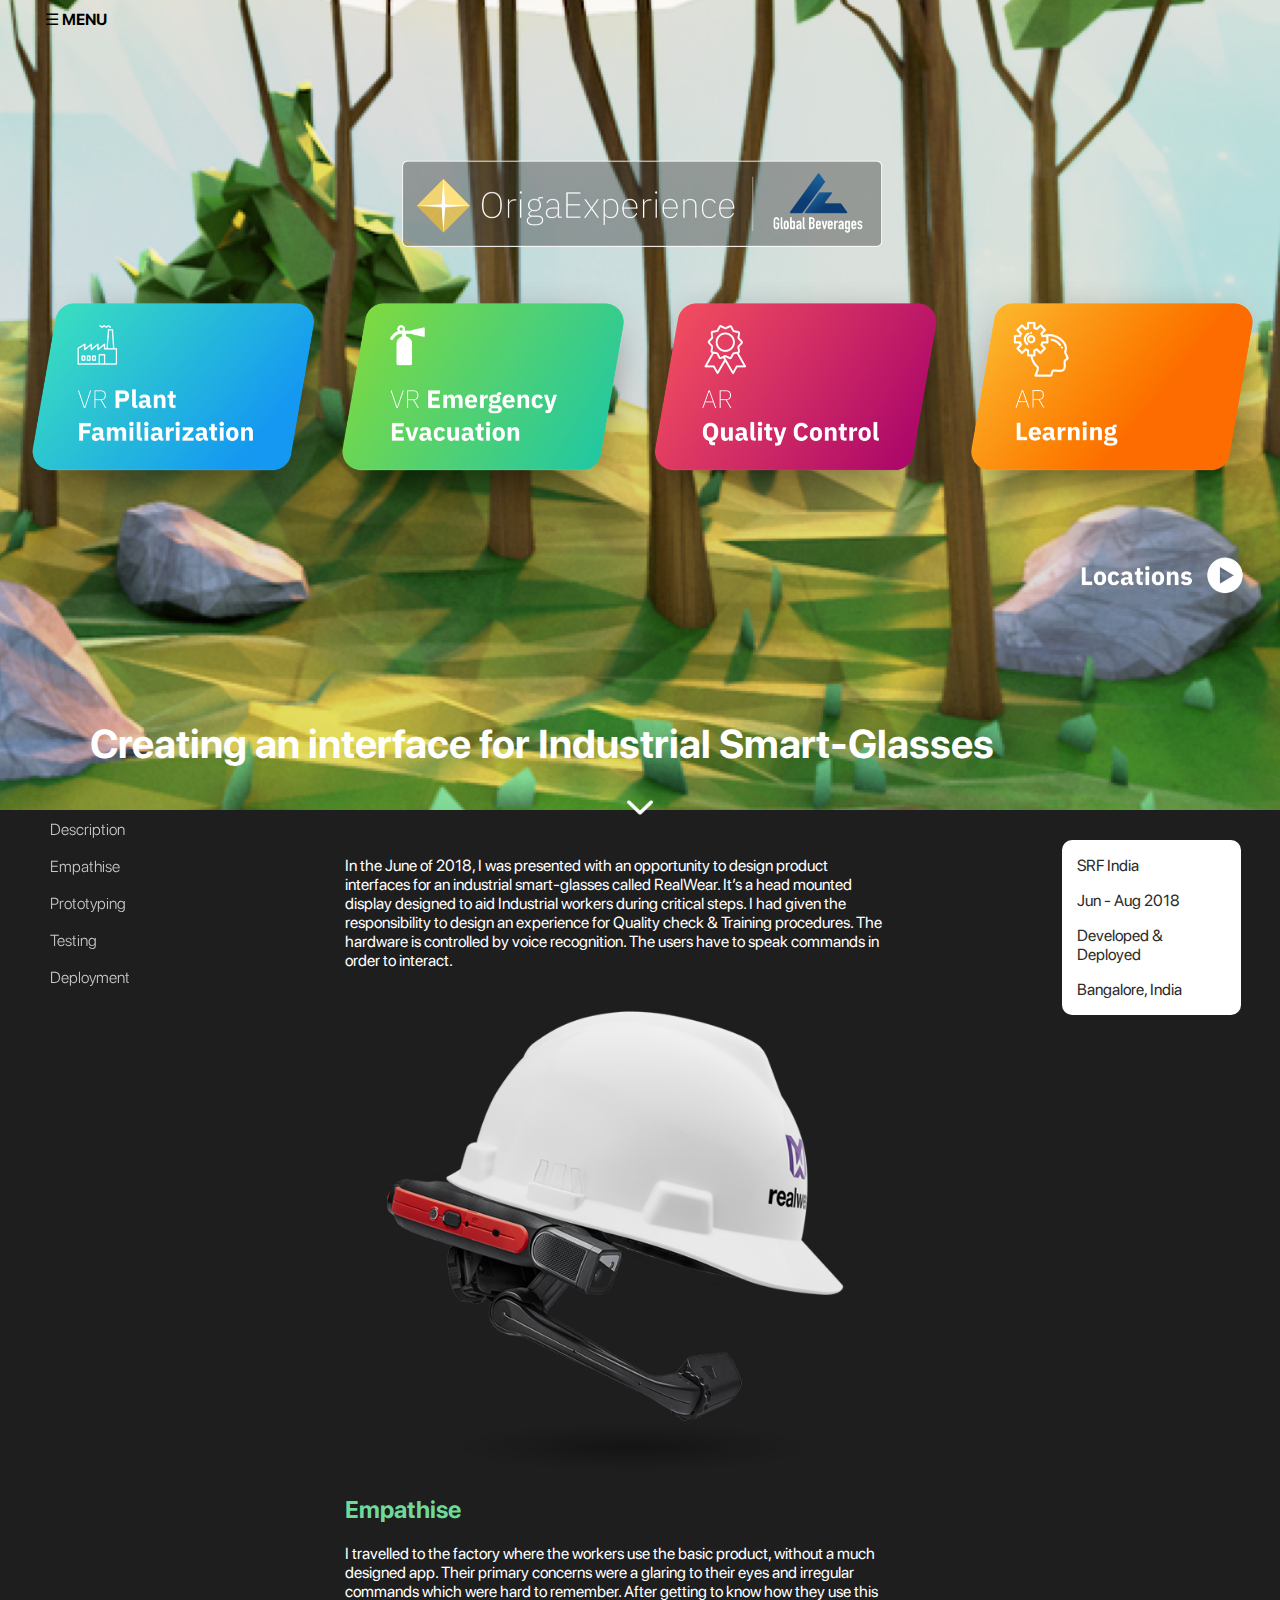
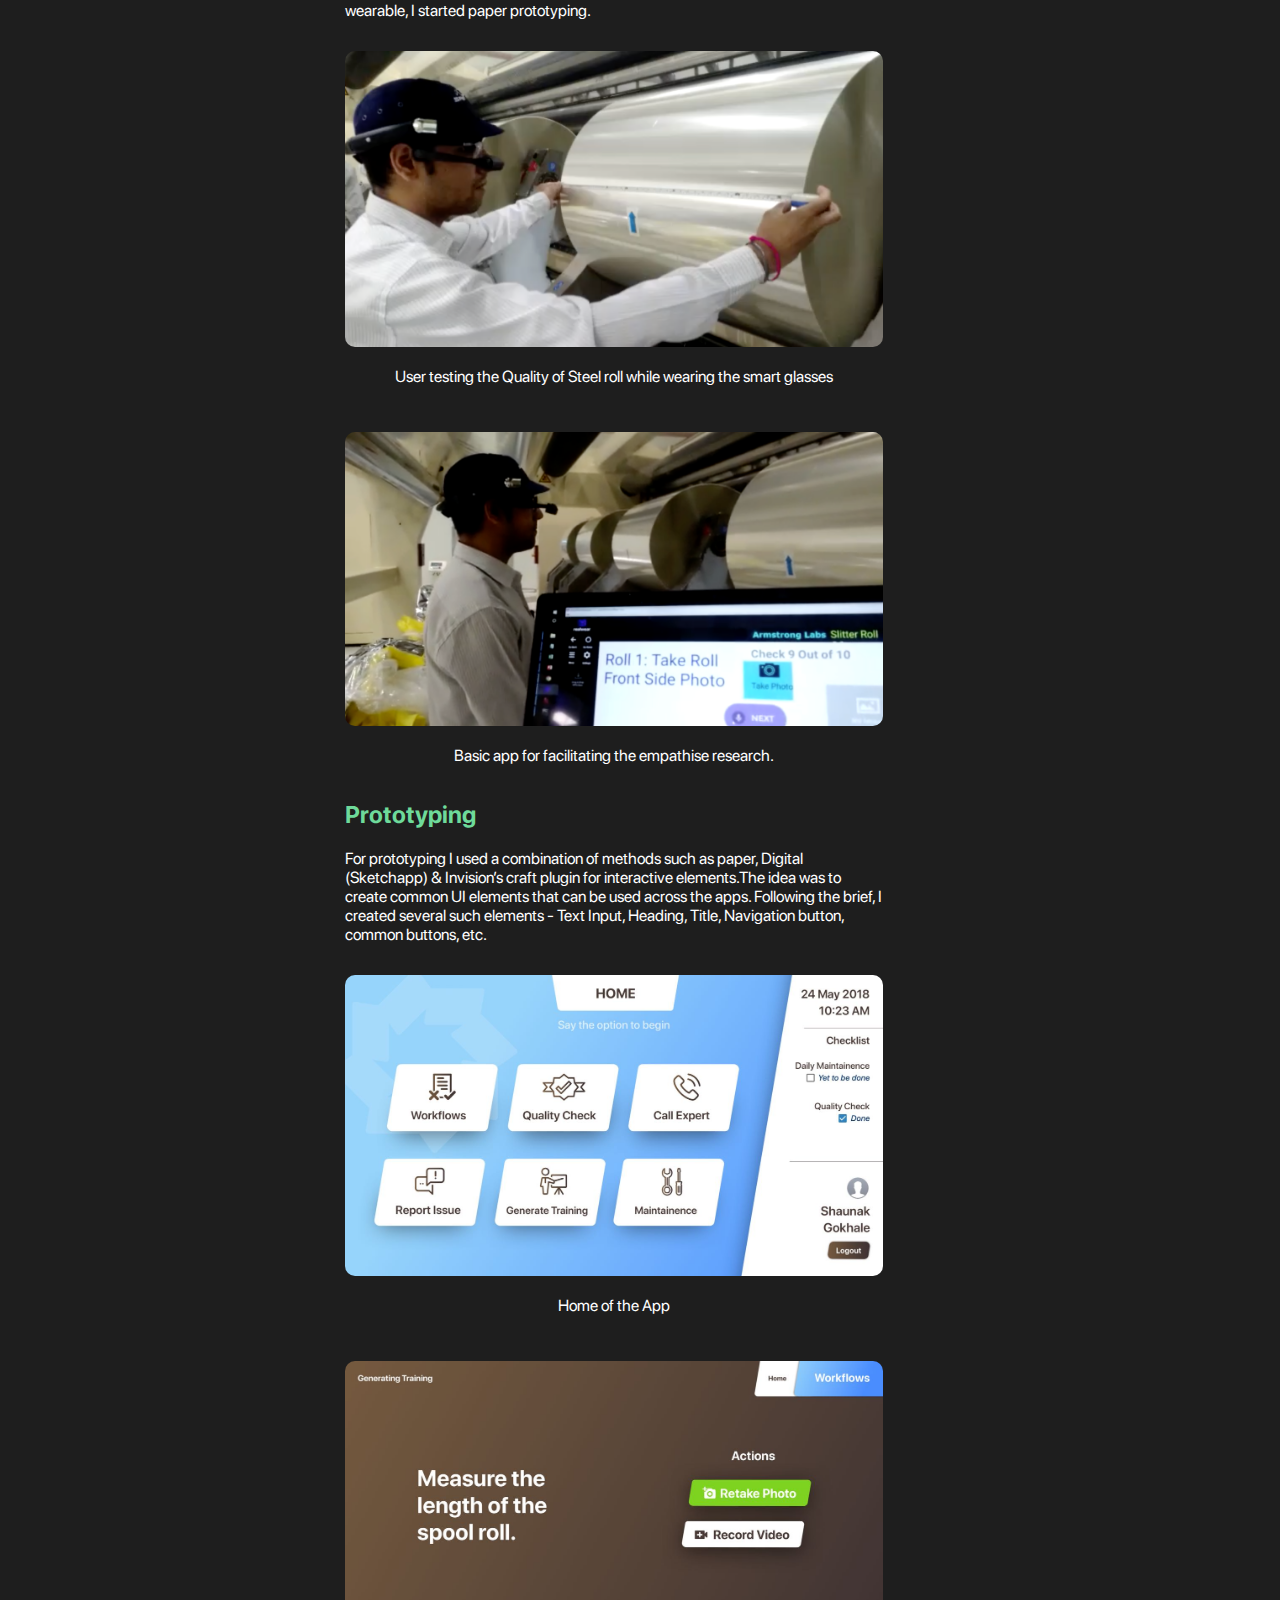
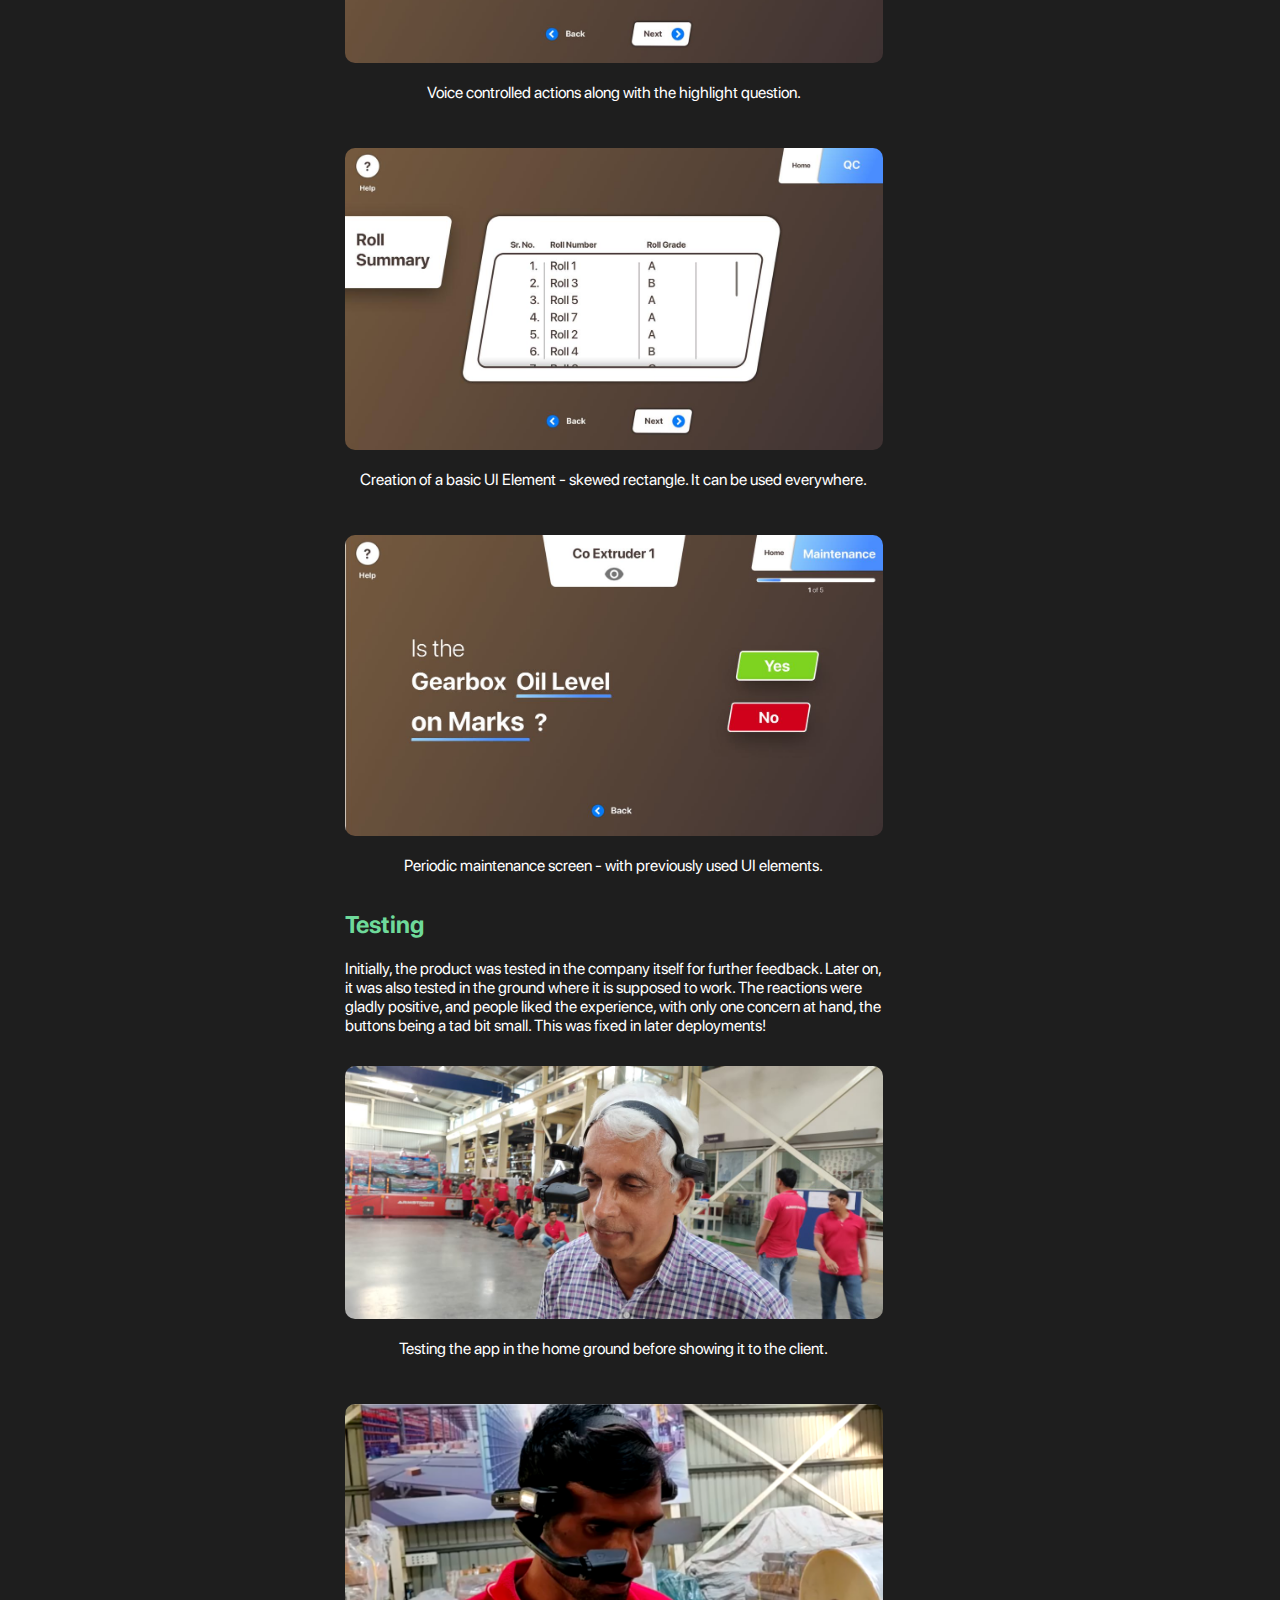
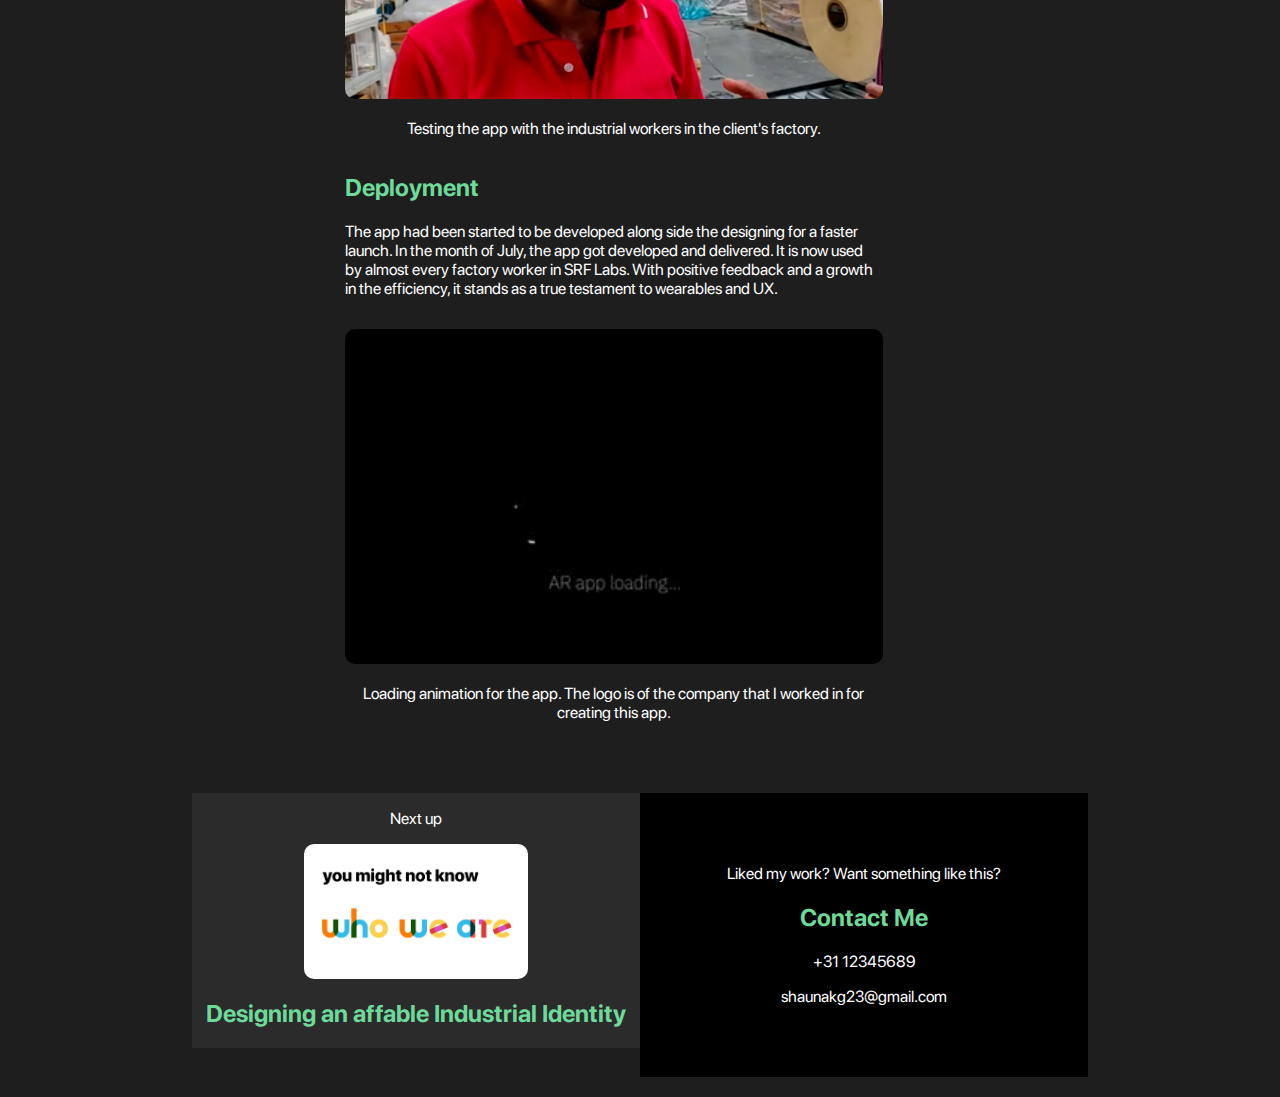
==== commit 956df4e7: "Added link to homePage" ====
--- a/DetailPage.html
+++ b/DetailPage.html
@@ -35,6 +35,24 @@
         <header>
             <img id="hero" src="fullVR.png">
             <h1>Creating an interface for Industrial Smart-Glasses</h1>
+
+            <div id="mySidenav" class="sidenav">
+                <a href="javascript:void(0)" class="closebtn" onclick="closeNav()">&times;</a>
+                <a href="index.html">Home</a>
+                <a href="#">Work</a>
+                <a href="#">About</a>
+                <a href="#">Contact</a>
+            </div>
+            <span onclick="openNav()">&#9776; MENU</span>
+            <script>
+            function openNav() {
+                document.getElementById("mySidenav").style.height = "10%";
+            }
+
+            function closeNav() {
+                document.getElementById("mySidenav").style.height = "0";
+            }
+            </script>
         </header>
         <a href="#start-desc"><img id="down" src="arrowDown.png"></a>
         <main>
--- a/styles.css
+++ b/styles.css
@@ -14,7 +14,7 @@
 #second {
     width:9000px;
     position:fixed;
-    z-index:-1;
+    z-index:100;
 }
 #second p {
     float:left;
@@ -136,7 +136,7 @@
 /* Move Up */
 @-webkit-keyframes moveUp {
     from {margin-top: 220px;}
-    to {margin-top: 170px;}
+    to {margin-top:    170px;}
   }
   
 @keyframes moveUp {
--- a/detail.css
+++ b/detail.css
@@ -9,9 +9,22 @@
     z-index: -1;
     top: 0;
 }
+  
+
 header h1 {
 margin-top:80vh;
-margin-left:10vh
+margin-left:10vh;
+margin-right: 10vh;
+}
+
+
+header span {
+    font-family: headingFont, Arial, Helvetica, sans-serif;
+    top: 10px;
+    left: 5vh;
+    color: black;
+    float: left;
+    position: absolute;
 }
 
 header img {
@@ -122,9 +135,7 @@
     width: 50%;
     background: #2b2b2b;
     float: left;
-    margin: 0 auto;
     text-align: center;
-    height: 45vh;
 }
 .col-left img {
     display: block;
@@ -139,8 +150,50 @@
     width: 50%;
     background:black;
     float: left;
-    height: 45vh;
     text-align: center;
+    padding-top: 55px;
+    padding-bottom: 55px;
 
 
+}
+
+.sidenav {
+    height: 0;
+  width: 100%;
+  position: fixed;
+  z-index: 1;
+  top: 0;
+  left: 0;
+  background-color: #2b2b2b;
+  overflow-y: hidden;
+  transition: 0.5s;
+  /* margin-top: 60px; */
+  /* padding-top: 60px; */
+}
+
+.sidenav .closebtn {
+    position: absolute;
+  top: 7px;
+  /* left: 25px; */
+  font-size: 36px;
+  margin-left: auto;
+  margin-right: auto;
+  width: 100%;
+}
+
+.sidenav a {
+    width: 20%;
+    margin-top: 10px;
+  text-align: center;
+ margin-left: 50px;
+ display: inline-block;
+ /* padding: 15px 20px; */
+ text-decoration: none;
+ text-transform: uppercase;
+ font-family: regularFont, Arial, Helvetica, sans-serif;
+ font-size: 15px;
+  }
+
+.sidenav a:hover {
+    font-family: headingFont, Arial, Helvetica, sans-serif;
 }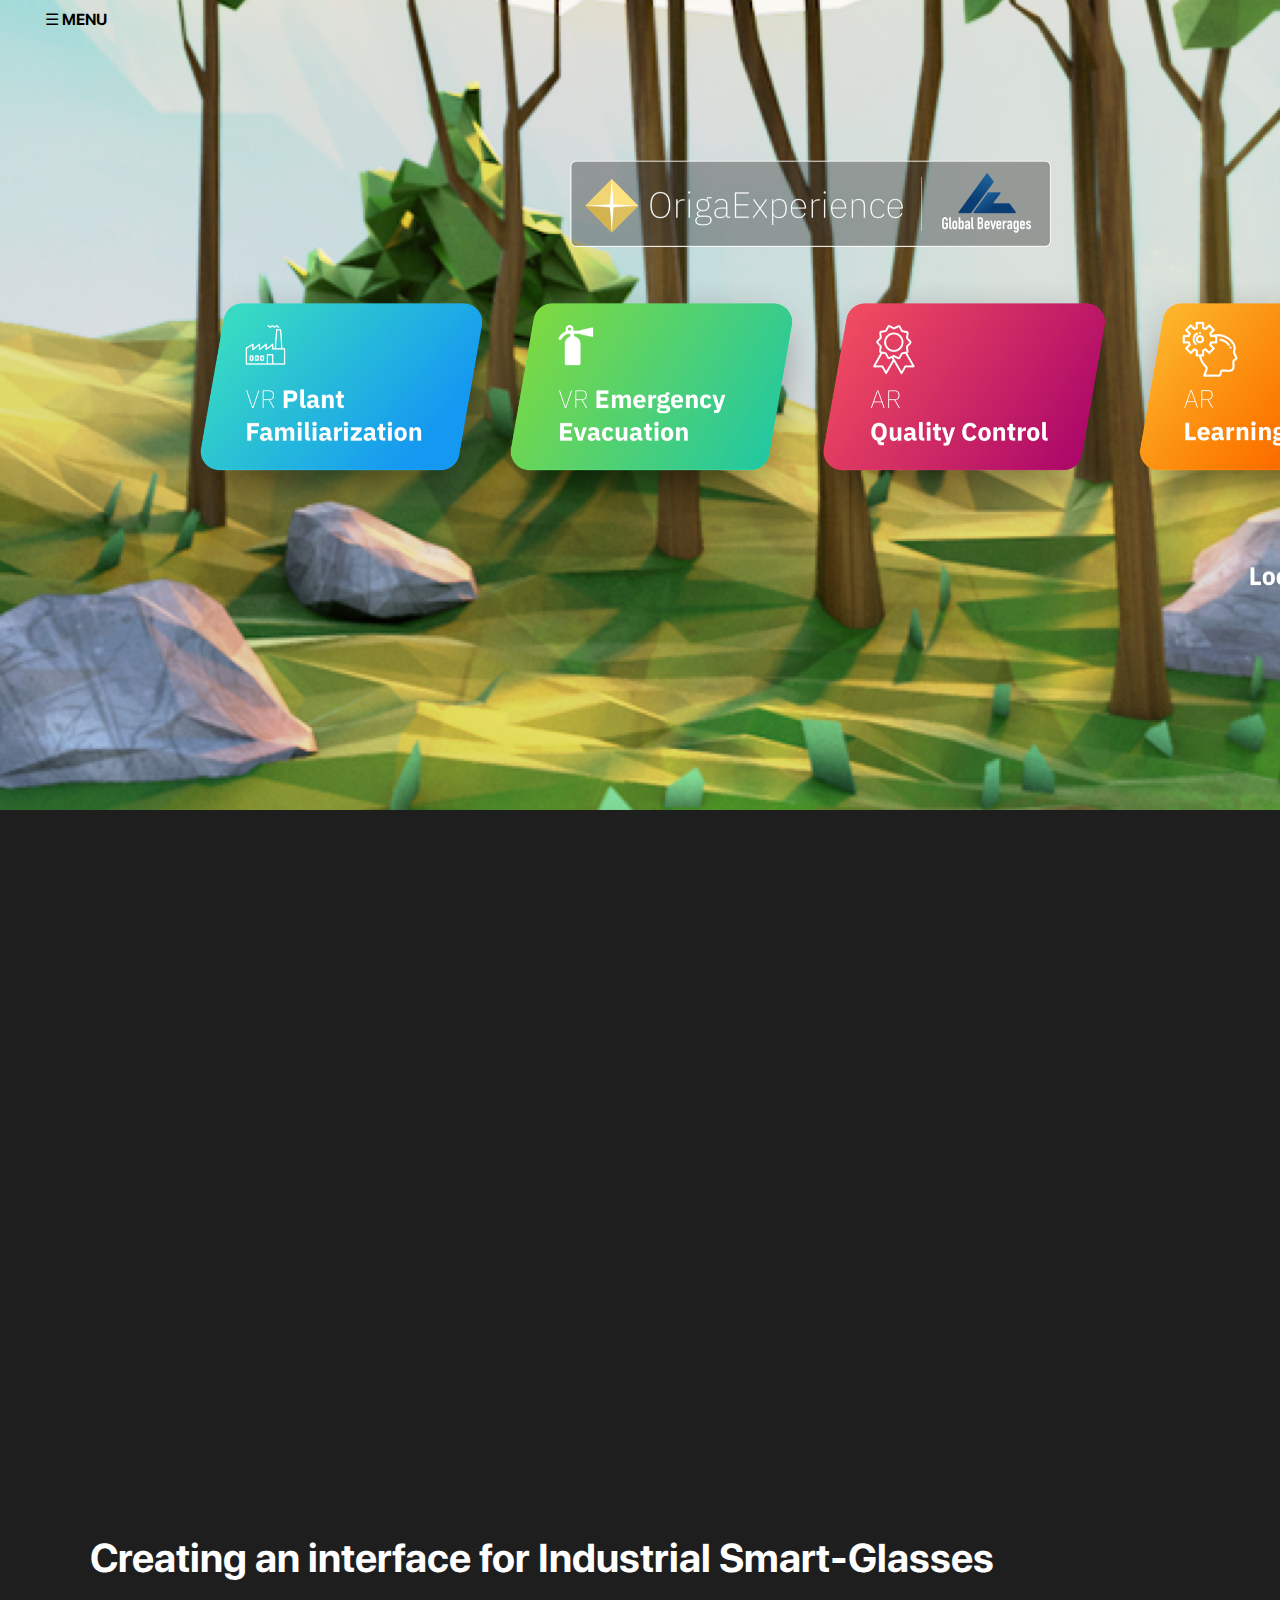
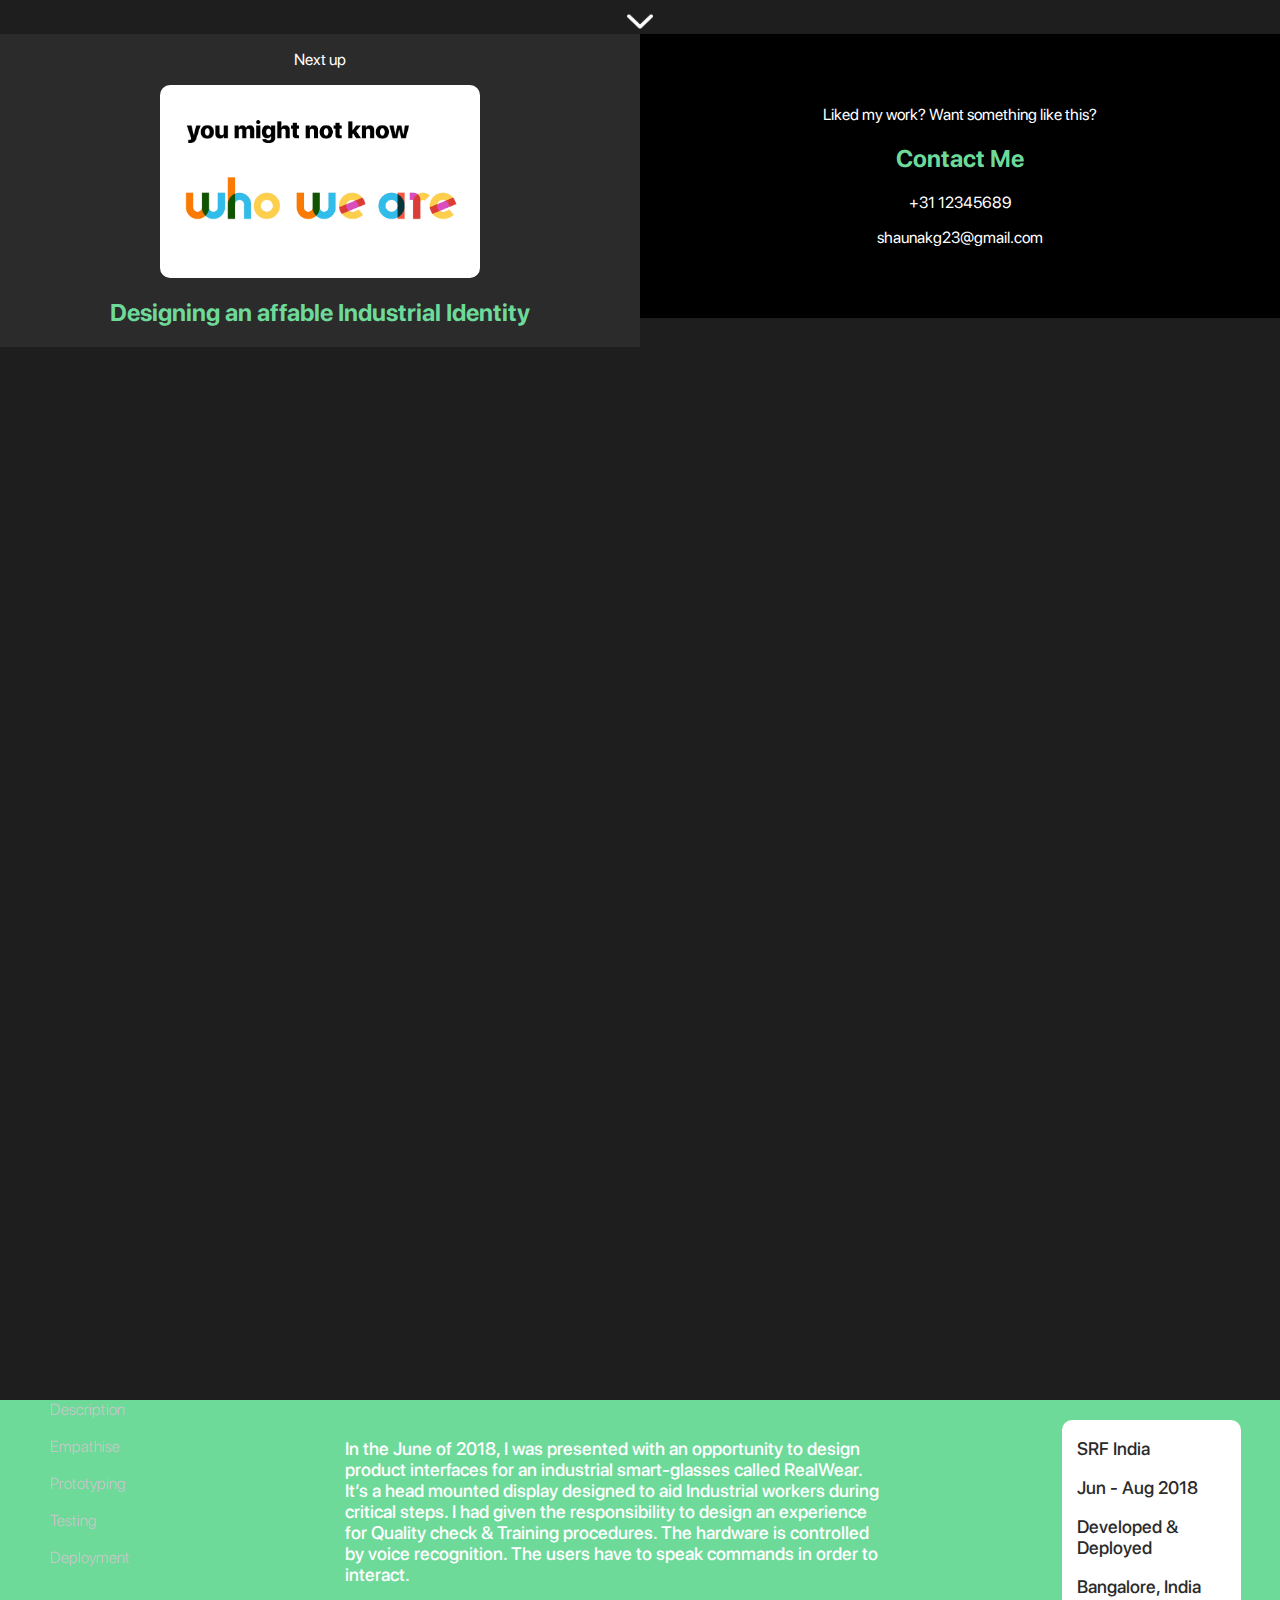
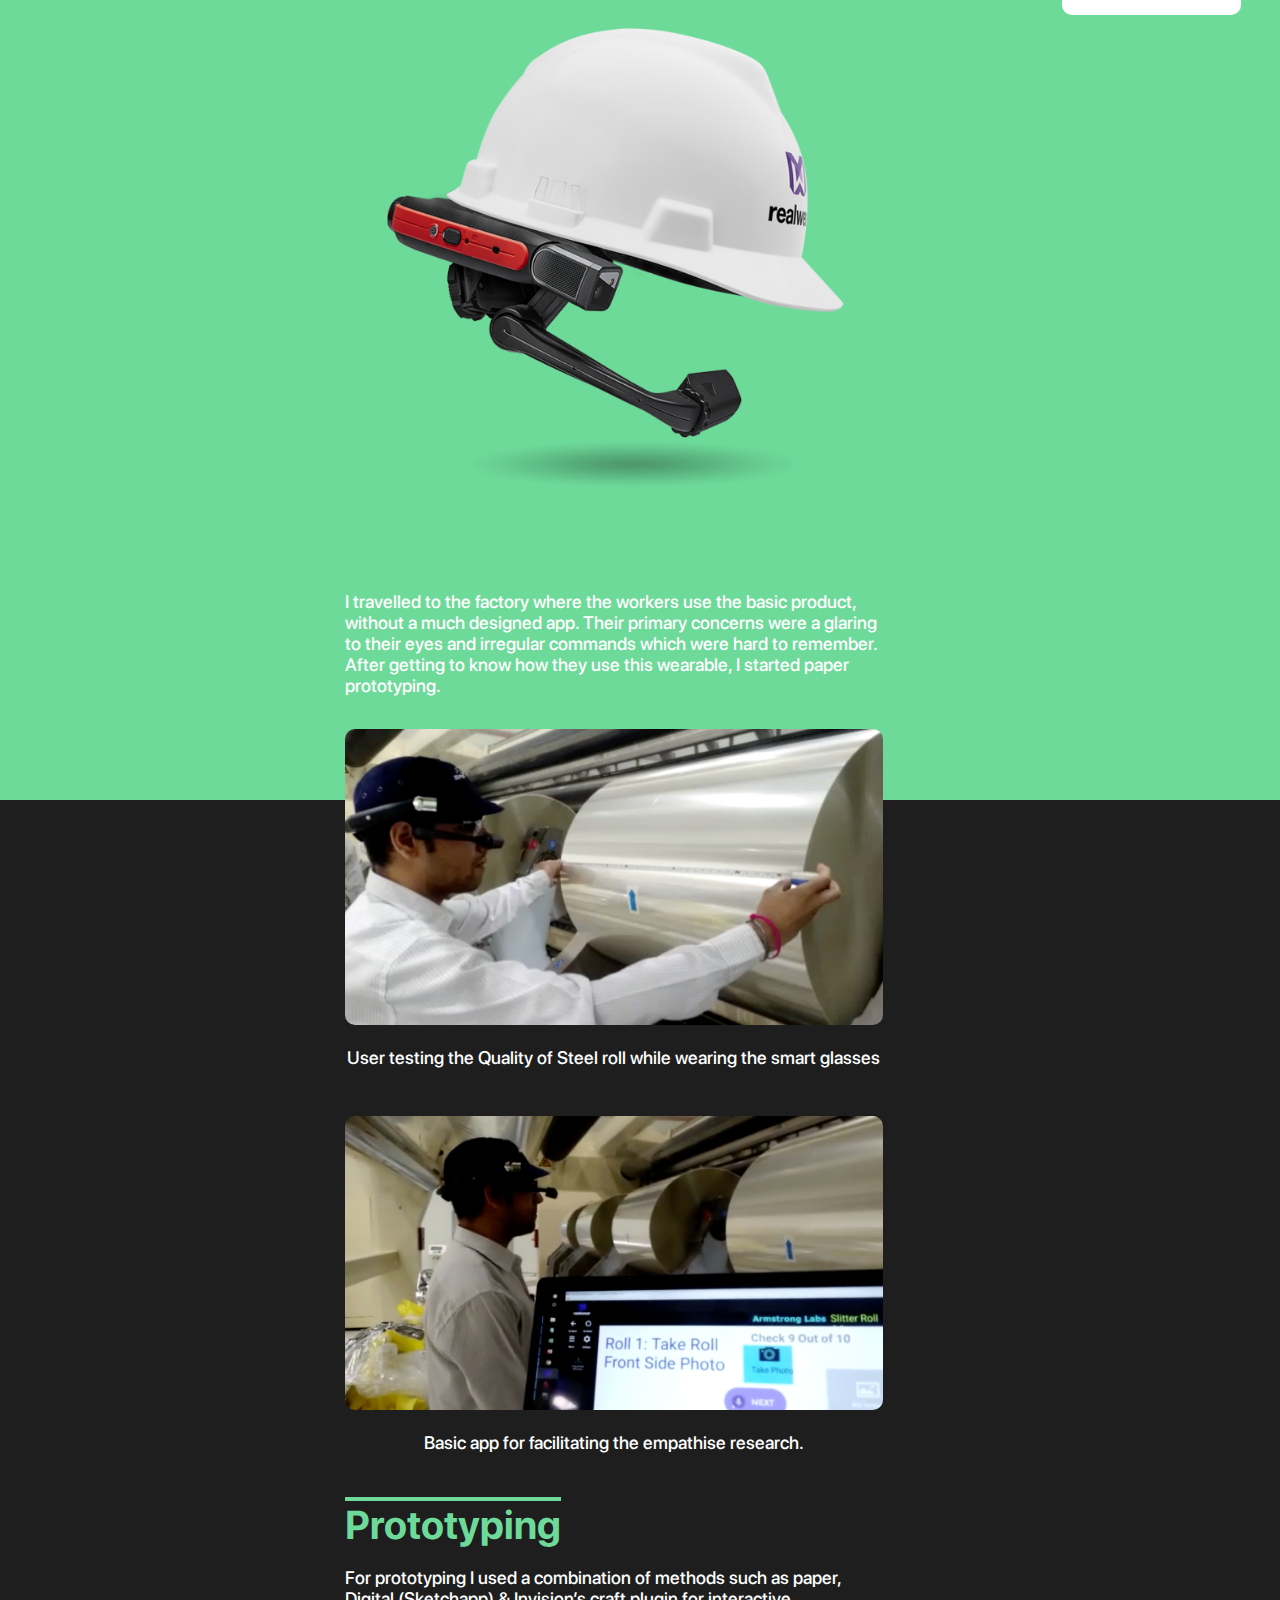
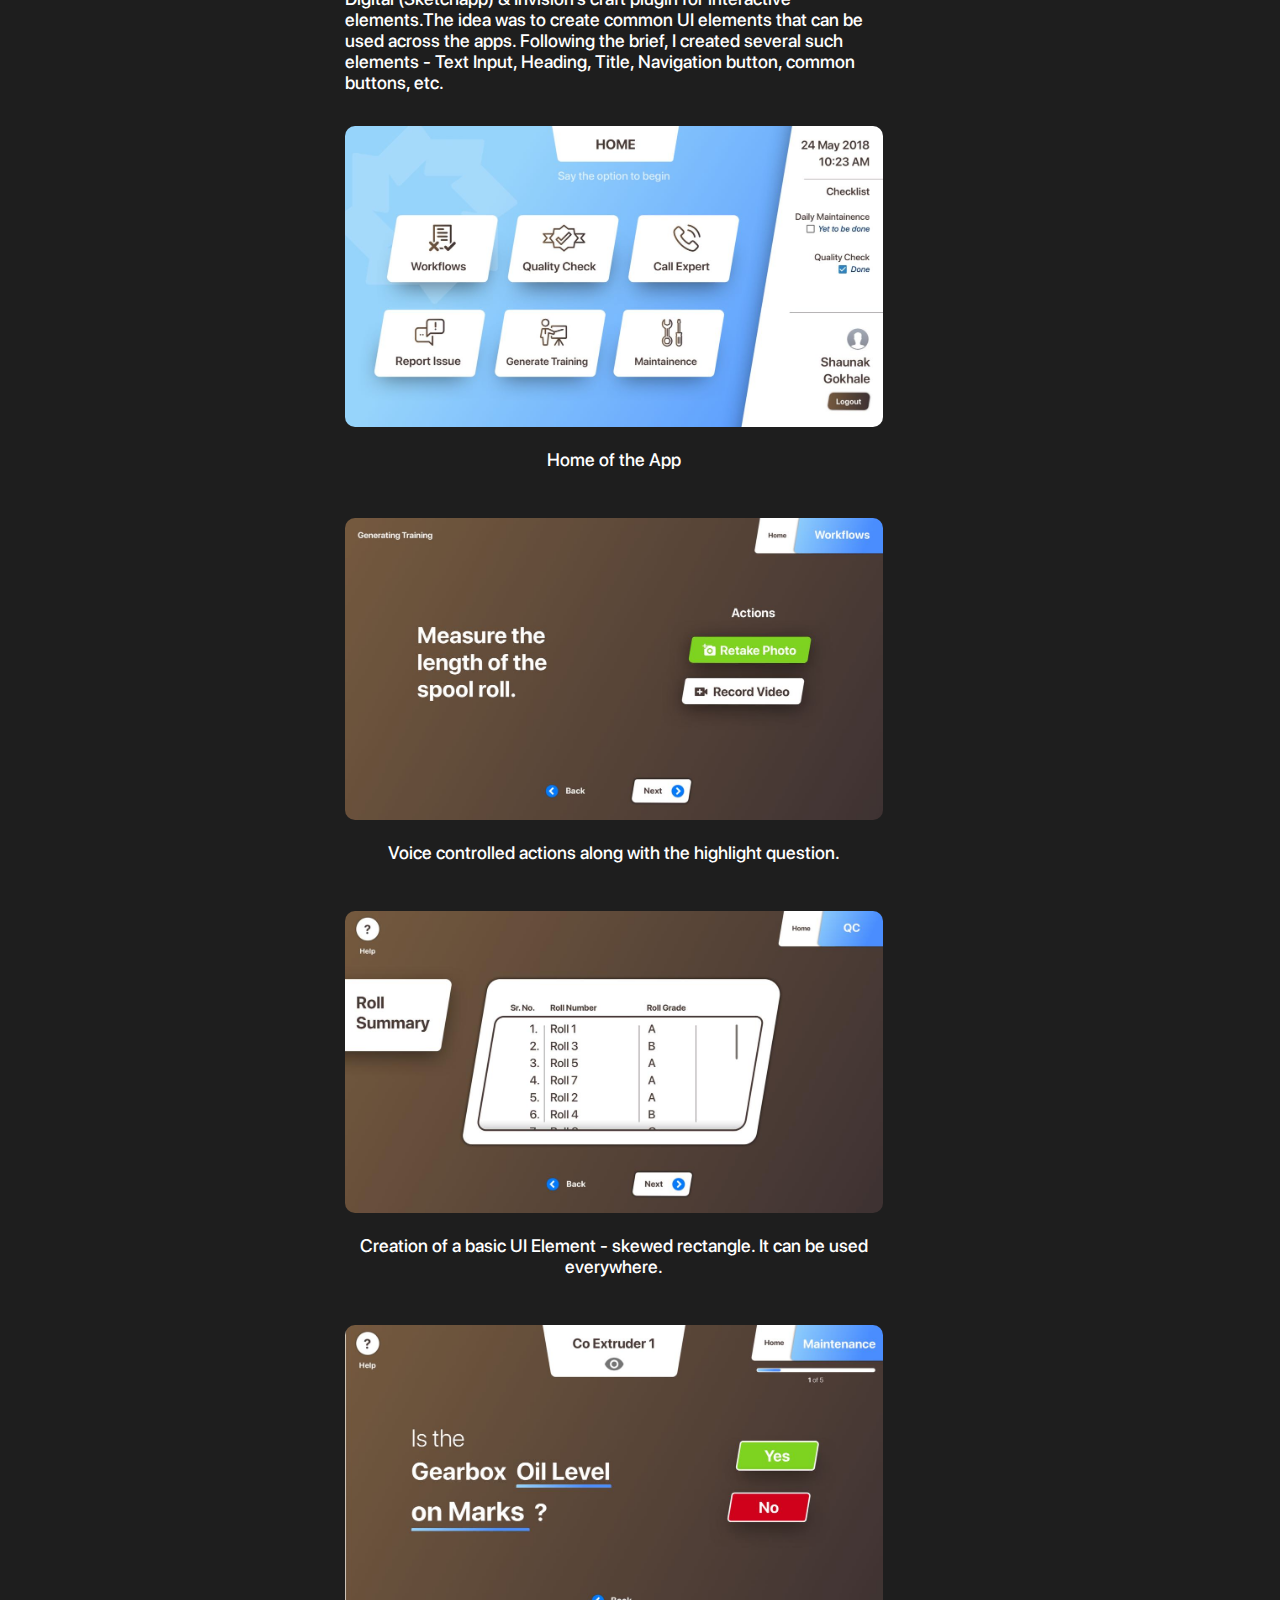
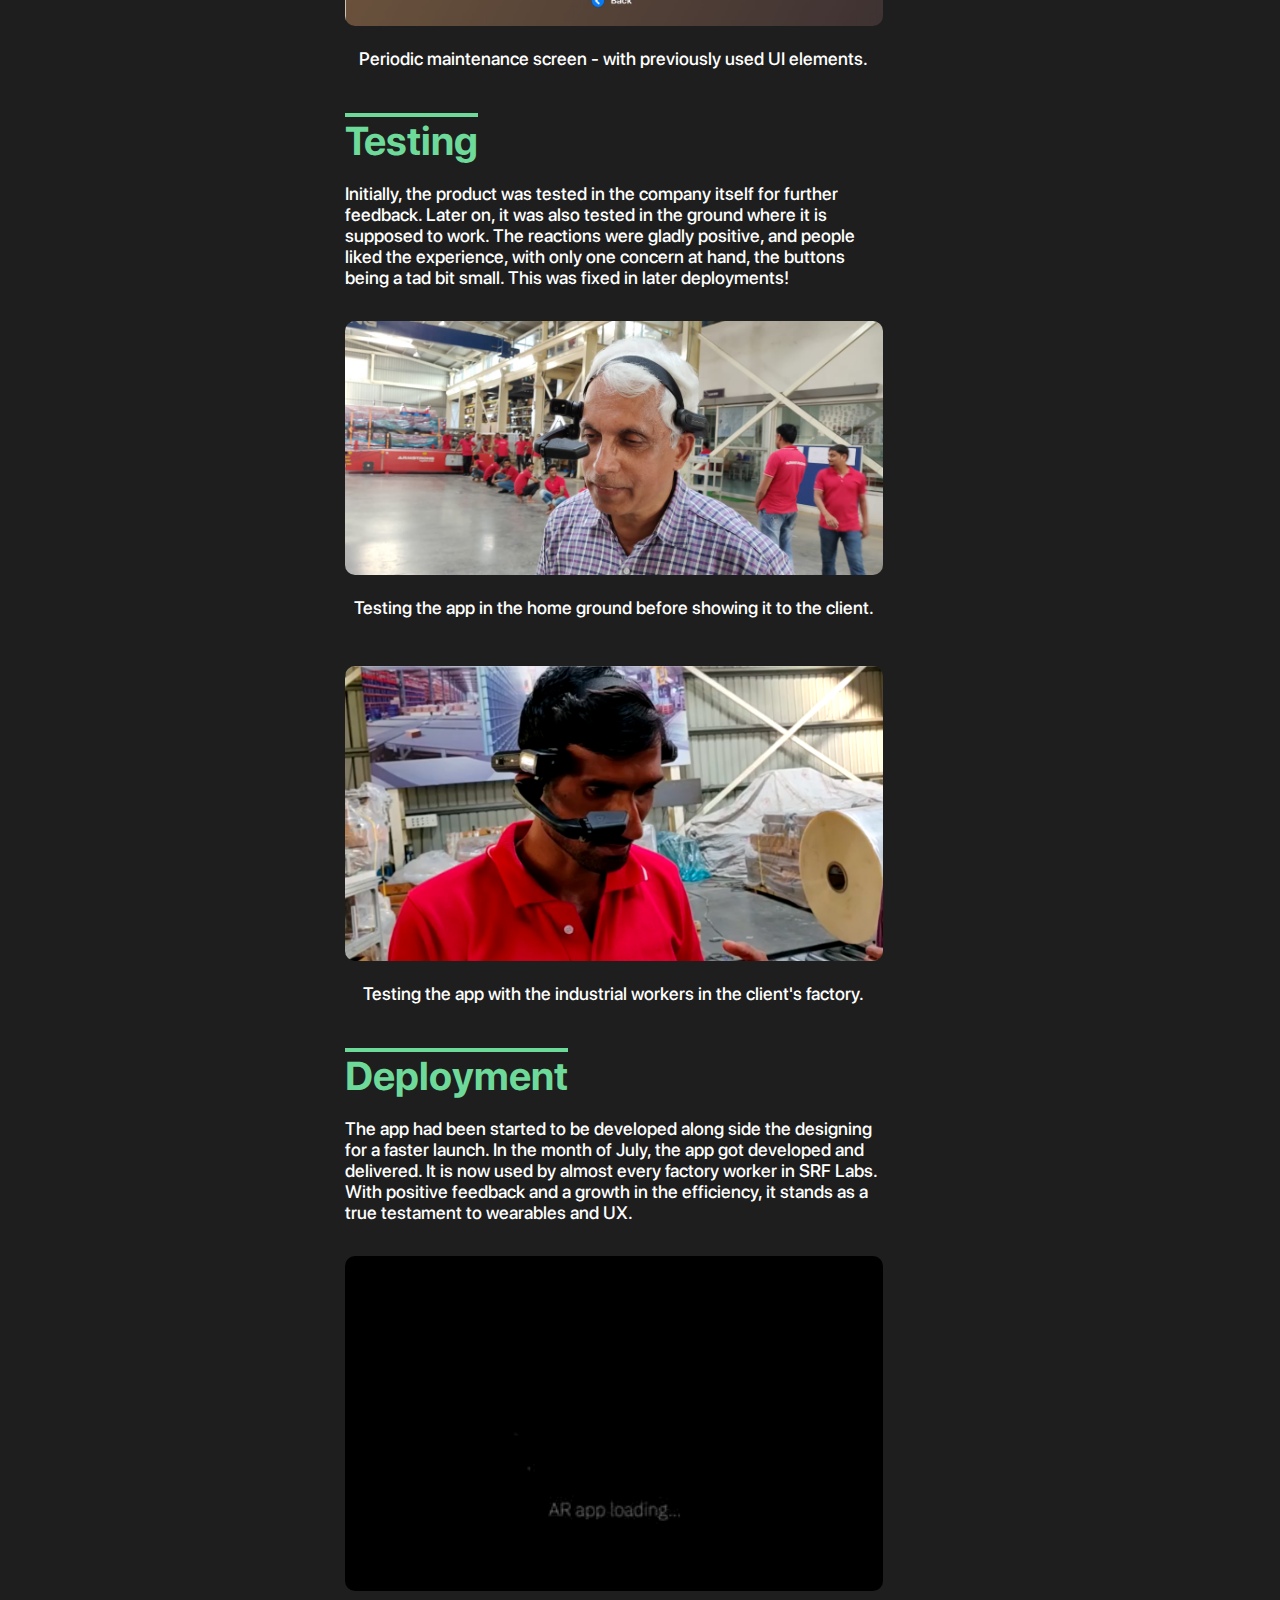
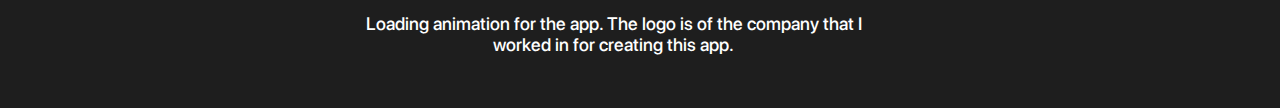
==== commit 9f8df09c: "Structure + Content Addition" ====
--- a/DetailPage.html
+++ b/DetailPage.html
@@ -33,7 +33,9 @@
     </head>
     <body>
         <header>
-            <img id="hero" src="fullVR.png">
+            <div class="heroIMG">
+                <img src="fullVR.png">
+            </div>
             <h1>Creating an interface for Industrial Smart-Glasses</h1>
 
             <div id="mySidenav" class="sidenav">
@@ -95,6 +97,8 @@
                             <p class="gal-text">Creation of a basic UI Element - skewed rectangle. It can be used everywhere.</p>
                             <img class="gal-img" src="proto4.jpg">
                             <p class="gal-text">Periodic maintenance screen - with previously used UI elements.</p>
+
+                            
                         </section>
                         <section id="testing">
                             <h2>Testing</h2>
@@ -115,7 +119,7 @@
             </section>
         </main>
         <section class="further">
-            <div class="content-wrap">
+            <!-- <div class="content-wrap"> -->
             <div class="col-left">
                 <p>Next up</p>
                 <img src="armstrong.png">
@@ -127,7 +131,7 @@
                 <p>+31 12345689</p>
                 <p>shaunakg23@gmail.com</p>
             </div>
-            </div>
+            <!-- </div> -->
         </section>
     </body>
 </html>--- a/styles.css
+++ b/styles.css
@@ -4,23 +4,30 @@
     background: #1e1e1e;
 }
 
+a {
+    text-decoration: none;
+}
+a:hover {
+    font-family: headingFont;
+    }
+
 
 /* Structure */
 #first {
     overflow:hidden;
-    height:4150px;
+    height:5200px;
     position:relative;
 }
 #second {
     width:9000px;
     position:fixed;
-    z-index:100;
+    /* z-index:100; */
 }
 #second p {
     float:left;
 }
 
-#test {
+main {
   position:absolute;
   width: 100%;
   height: 1000px;
@@ -109,16 +116,13 @@
 .content-wrap {
     width: 70%;
     margin: 0 auto;
-    margin-top: 50px;
-}
-#test h2 {
+    /* margin-top: 50px; */
+}
+main h2 {
     font-family: headingFont, Arial, Helvetica, sans-serif;
     font-size: 40px;
 }
-#test p {
-    font-family: regularFont, Arial, Helvetica, sans-serif;
-    margin-bottom: 75px;
-}
+
 
 /* Animations */
 
@@ -158,14 +162,14 @@
     border: 4px solid white;
     margin-left: 30px;
 }
-#test h2 {
+main h2 {
     margin-bottom: 0;
     /* padding-top: 20px; */
     /* color: white; */
     text-decoration: overline;
 
 }
-#test p {
+main p {
     font-size: 18px;
     font-family: mediumFont, Arial, Helvetica, sans-serif;
 }
@@ -188,6 +192,9 @@
     margin-top: 25px;
     vertical-align: middle;
     border-radius: 5px;
+    width: 100%;
+    height: 40%;
+    object-fit: cover;
     /* box-shadow: 0 4px 8px 0 rgba(0, 0, 0, 0.2), 0 6px 20px 0 rgba(0, 0, 0, 0.19); */
   }
  #grid {
@@ -200,8 +207,11 @@
   #grid h2 {
       padding-top: 50px;
   }
+
+/* footer Styles */
 #contact {
     background: #6EDA9A;
+    padding-top: 10px;
 }
 .contact-info a {
     padding: 10px;
@@ -216,4 +226,63 @@
 }
 #contact p {
     padding-bottom: 30px;
+}
+
+.work {
+    background: #6EDA9A;
+    padding-bottom: 30px;
+    margin-bottom: 0;
+}
+
+.work h3 {
+    font-family: headingFont, Arial, Helvetica, sans-serif;
+}
+
+.work p {
+    padding-bottom: 0;
+    padding: 0;
+    margin: 0;
+}
+.job-desc {
+    margin-bottom: 40px;
+    font-family: regularFont, Arial, Helvetica, sans-serif;
+}
+
+/* Education
+-------------------------------*/
+.education {
+    background: #fff;
+    padding-top: 10px;
+    padding-bottom: 10px;
+}
+
+.education h3 {
+    font-family: headingFont, Arial, Helvetica, sans-serif;
+}
+
+p + h3 {
+    margin-top:20px;
+}
+
+/* Navigation
+-------------------------------*/
+nav {
+    text-align: center;
+    background: white;
+    position: -webkit-sticky;
+    position: sticky;
+
+    top: 0;
+    width: 100%;
+    z-index: 100;
+}
+nav a {
+    background: white;
+    display: inline-block;
+    padding: 15px 20px;
+    text-decoration: none;
+    text-transform: uppercase;
+    font-family: headingFont, Arial, Helvetica, sans-serif;
+    font-size: 14px;
+    color: #1e1e1e
 }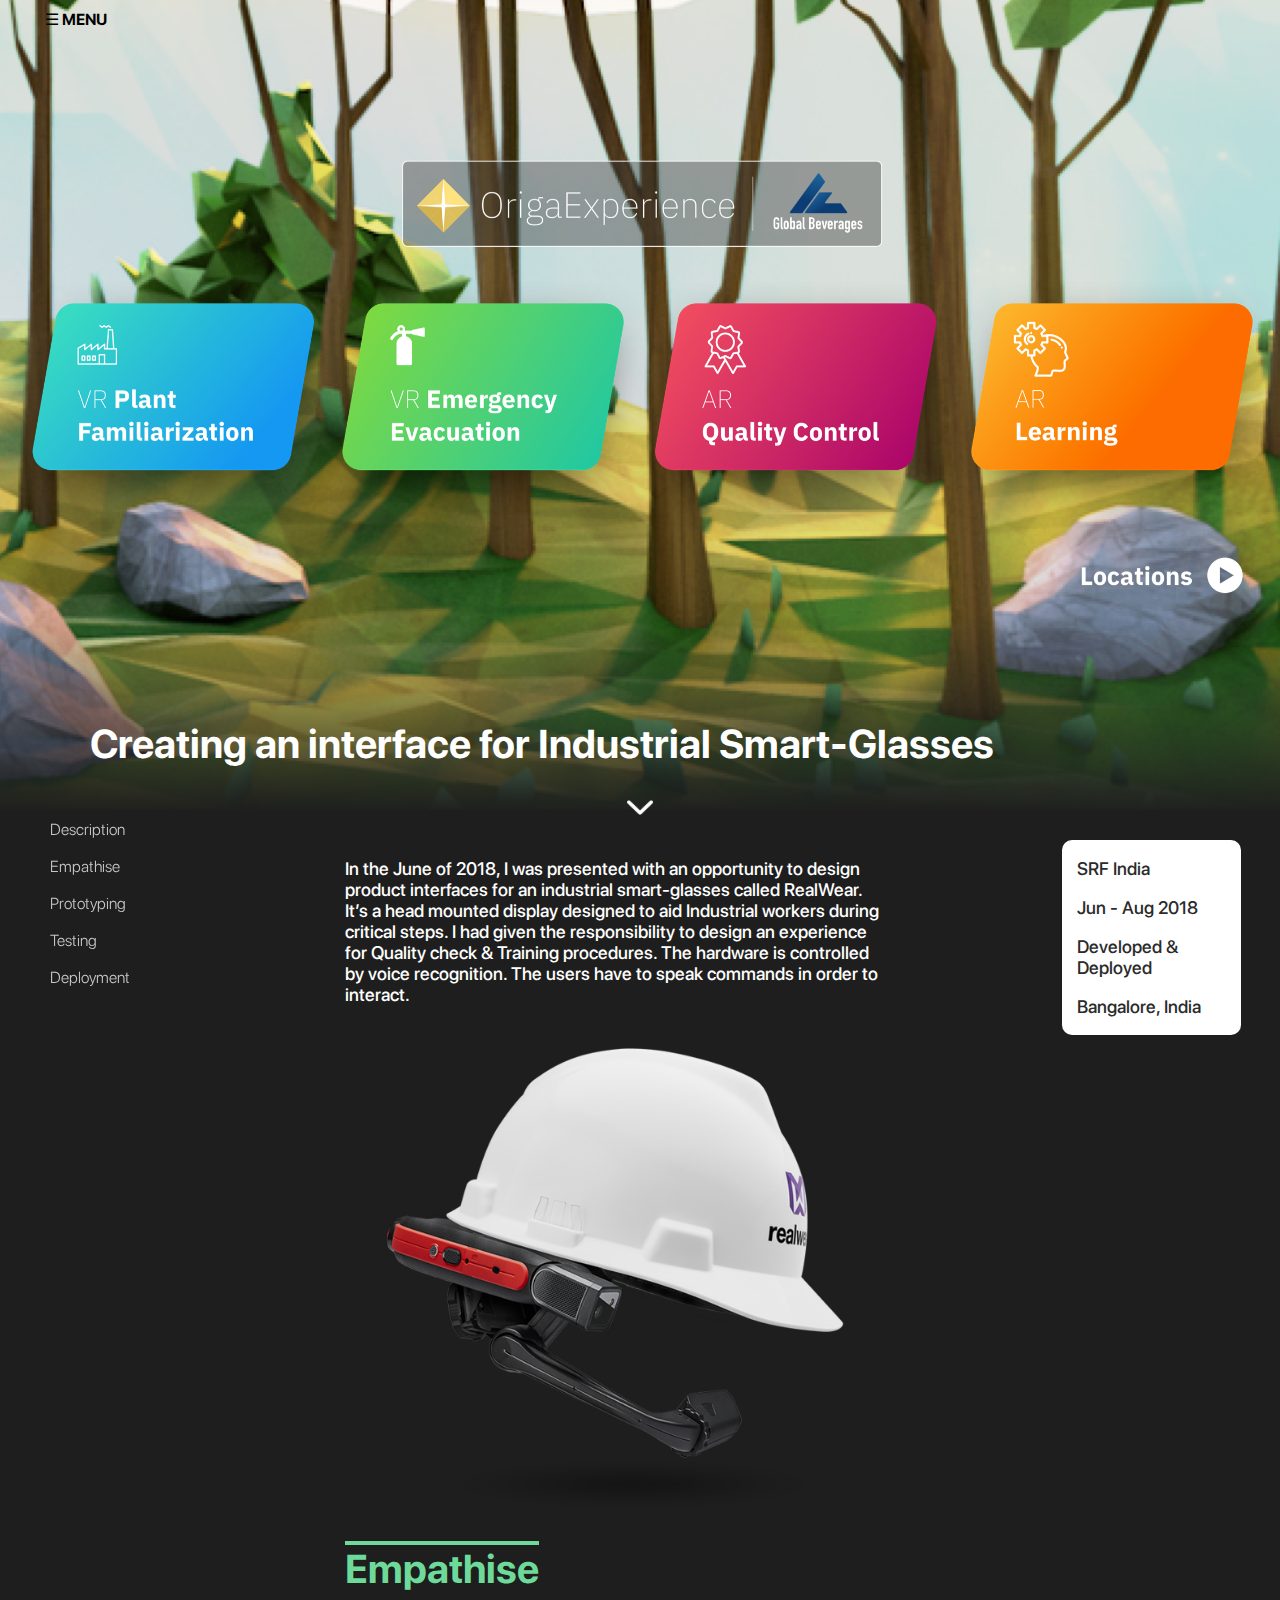
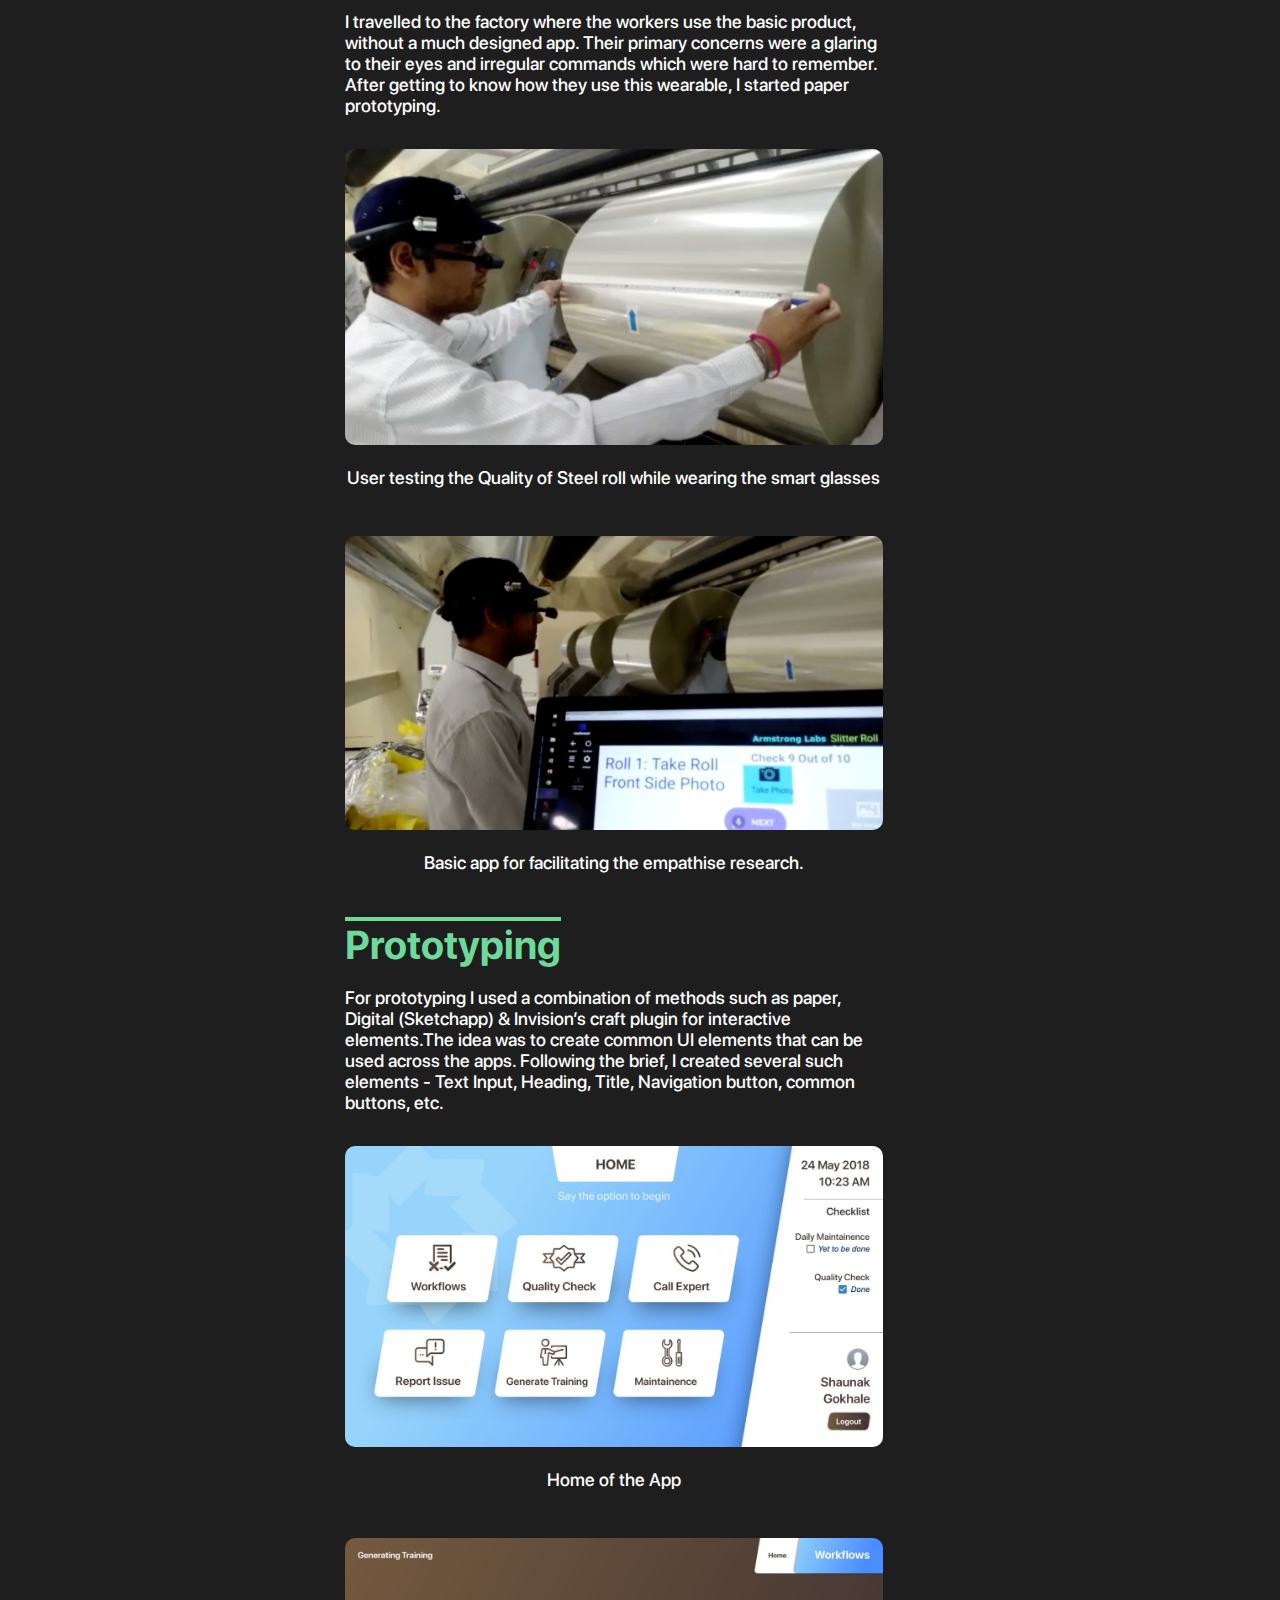
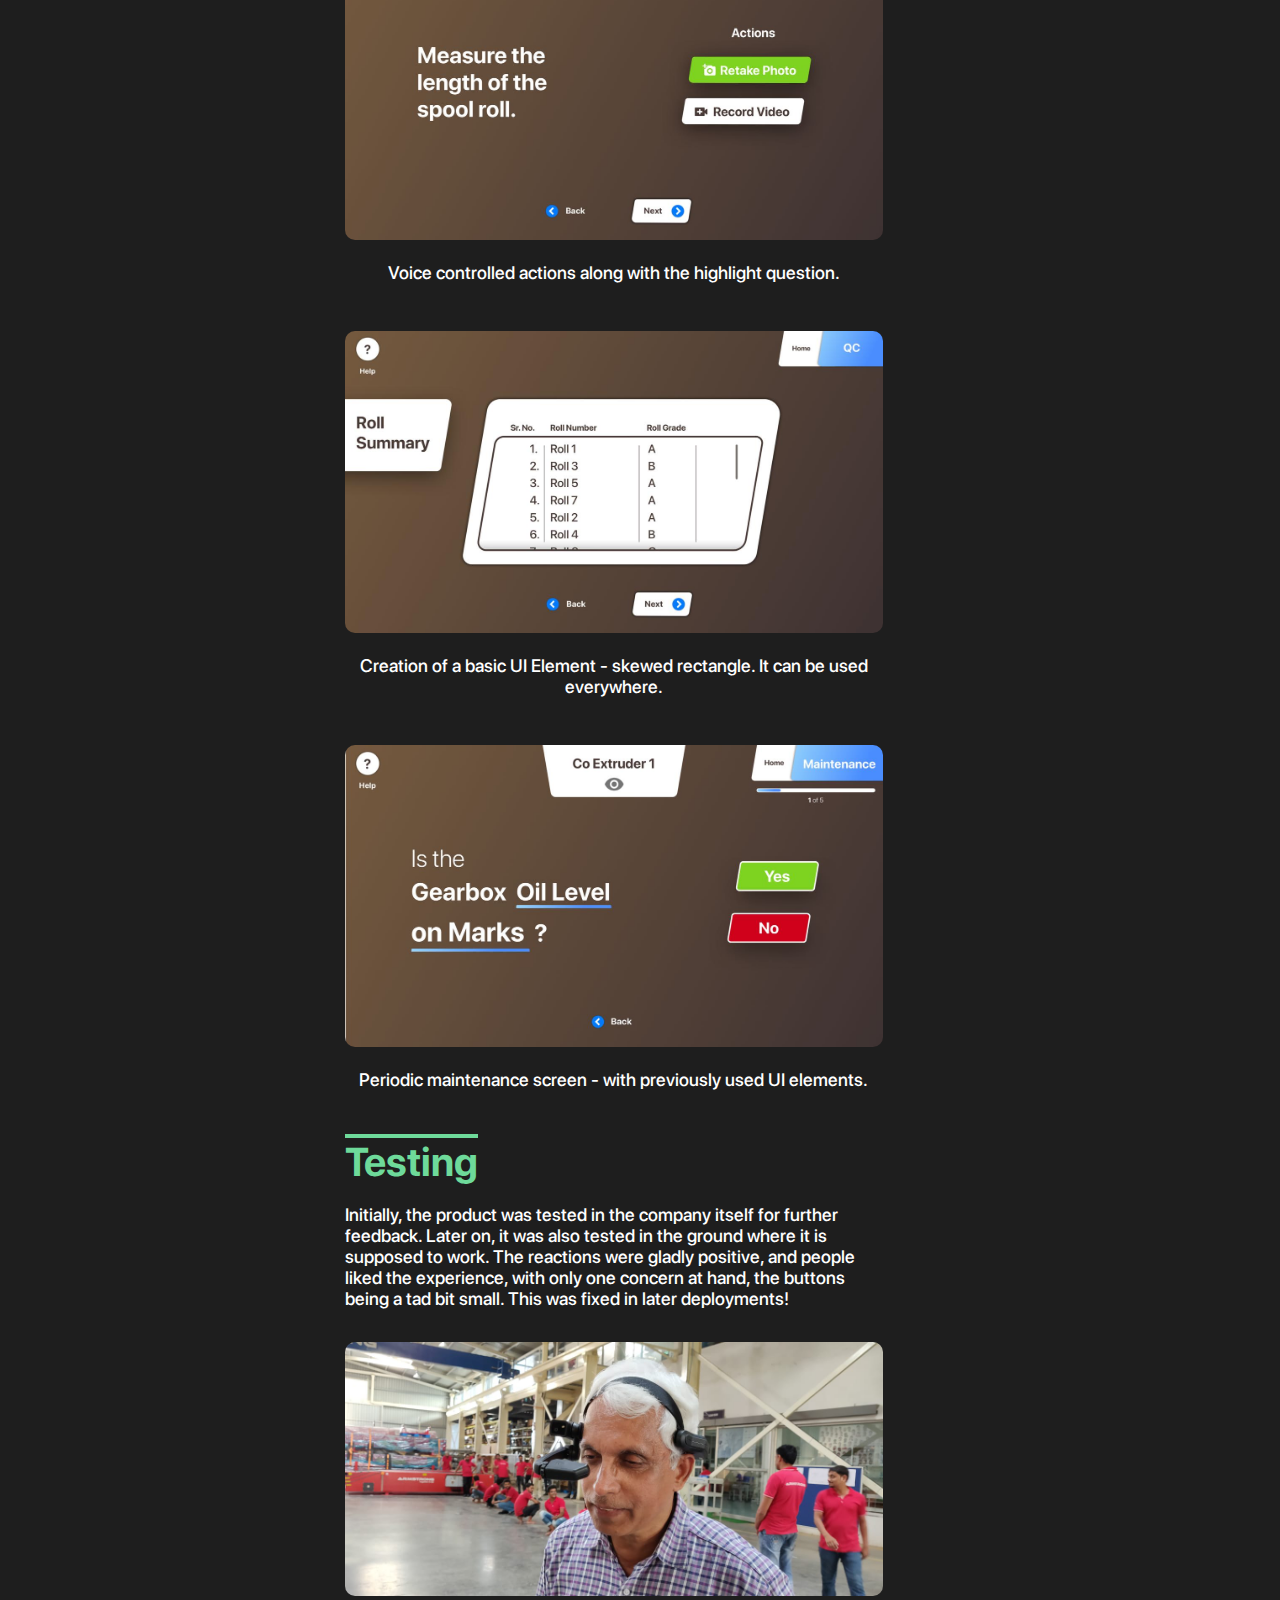
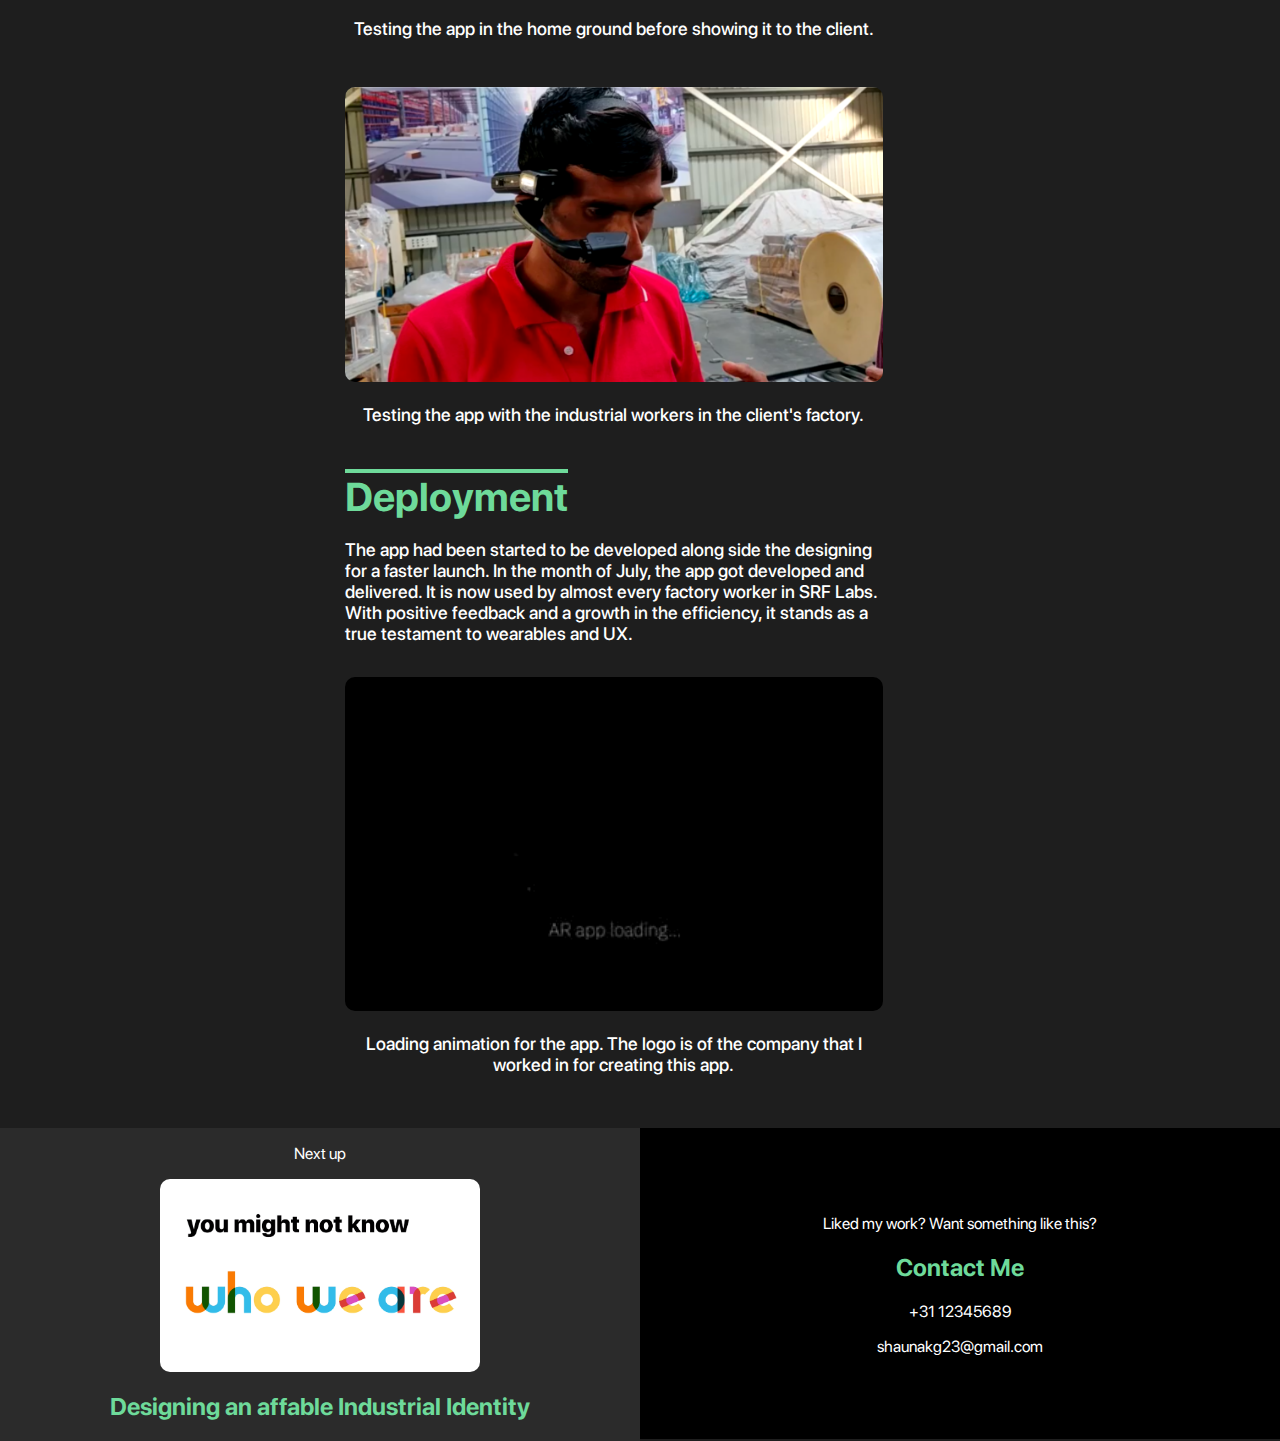
==== commit 68454614: "FinalChanges" ====
--- a/DetailPage.html
+++ b/DetailPage.html
@@ -41,14 +41,14 @@
             <div id="mySidenav" class="sidenav">
                 <a href="javascript:void(0)" class="closebtn" onclick="closeNav()">&times;</a>
                 <a href="index.html">Home</a>
-                <a href="#">Work</a>
-                <a href="#">About</a>
-                <a href="#">Contact</a>
+                <a href="index.html#work">Work</a>
+                <a href="index.html#about">About</a>
+                <a href="index.html#contact">Contact</a>
             </div>
             <span onclick="openNav()">&#9776; MENU</span>
             <script>
             function openNav() {
-                document.getElementById("mySidenav").style.height = "10%";
+                document.getElementById("mySidenav").style.height = "13%";
             }
 
             function closeNav() {
--- a/detail.css
+++ b/detail.css
@@ -3,13 +3,37 @@
     font-family: regularFont;
 }
 
-#hero {
+main {
+    position: relative;;
     width: 100%;
+    height: auto;
+    /* margin-left:50%; */
+    top:0;
+    background:#1e1e1e;
+    z-index:1;
+  }
+
+.heroIMG {
+width: 100%; 
+    margin: auto;
     position: absolute;
+    top: 0;
     z-index: -1;
-    top: 0;
+}
+
+.heroIMG img {
+width: 100%;
 }
   
+.heroIMG::after {
+    display: block;
+    position: relative;
+    background-image: linear-gradient(to bottom, rgba(30, 30, 30, 0) 0, #1e1e1e 100%);
+    margin-top: -200px;
+    height: 200px;
+    width: 100%;
+    content: '';
+}
 
 header h1 {
 margin-top:80vh;
@@ -48,10 +72,24 @@
     .col-narrow {
         width: 20%;
         float: right;
+  
     }
 
     .col-nav {
         width: 20%;
+        float: left;
+        position: -webkit-sticky;
+        position: sticky;
+
+    }
+
+    .col-left {
+        width: 50%;
+        float: left;
+    }
+
+    .col-right {
+        width: 50%;
         float: left;
     }
 }
@@ -112,10 +150,11 @@
  }
 
  .col-nav {
-    position: -webkit-sticky;
-    position: sticky;
+ 
     top: 50px;
     padding-left: 50px;
+  z-index: 100;
+
  }
 
 
@@ -132,9 +171,9 @@
  }
 
 .col-left {
-    width: 50%;
+    /* width: 100%; */
     background: #2b2b2b;
-    float: left;
+    /* float: left; */
     text-align: center;
 }
 .col-left img {
@@ -147,12 +186,12 @@
 }
 
 .col-right {
-    width: 50%;
+    /* width: 100%; */
     background:black;
-    float: left;
+    /* float: left; */
     text-align: center;
-    padding-top: 55px;
-    padding-bottom: 55px;
+    padding-top: 70px;
+    padding-bottom: 67px;
 
 
 }
@@ -173,7 +212,7 @@
 
 .sidenav .closebtn {
     position: absolute;
-  top: 7px;
+  top: 17px;
   /* left: 25px; */
   font-size: 36px;
   margin-left: auto;
@@ -183,7 +222,7 @@
 
 .sidenav a {
     width: 20%;
-    margin-top: 10px;
+    margin-top: 20px;
   text-align: center;
  margin-left: 50px;
  display: inline-block;
@@ -196,4 +235,5 @@
 
 .sidenav a:hover {
     font-family: headingFont, Arial, Helvetica, sans-serif;
-}+}
+
